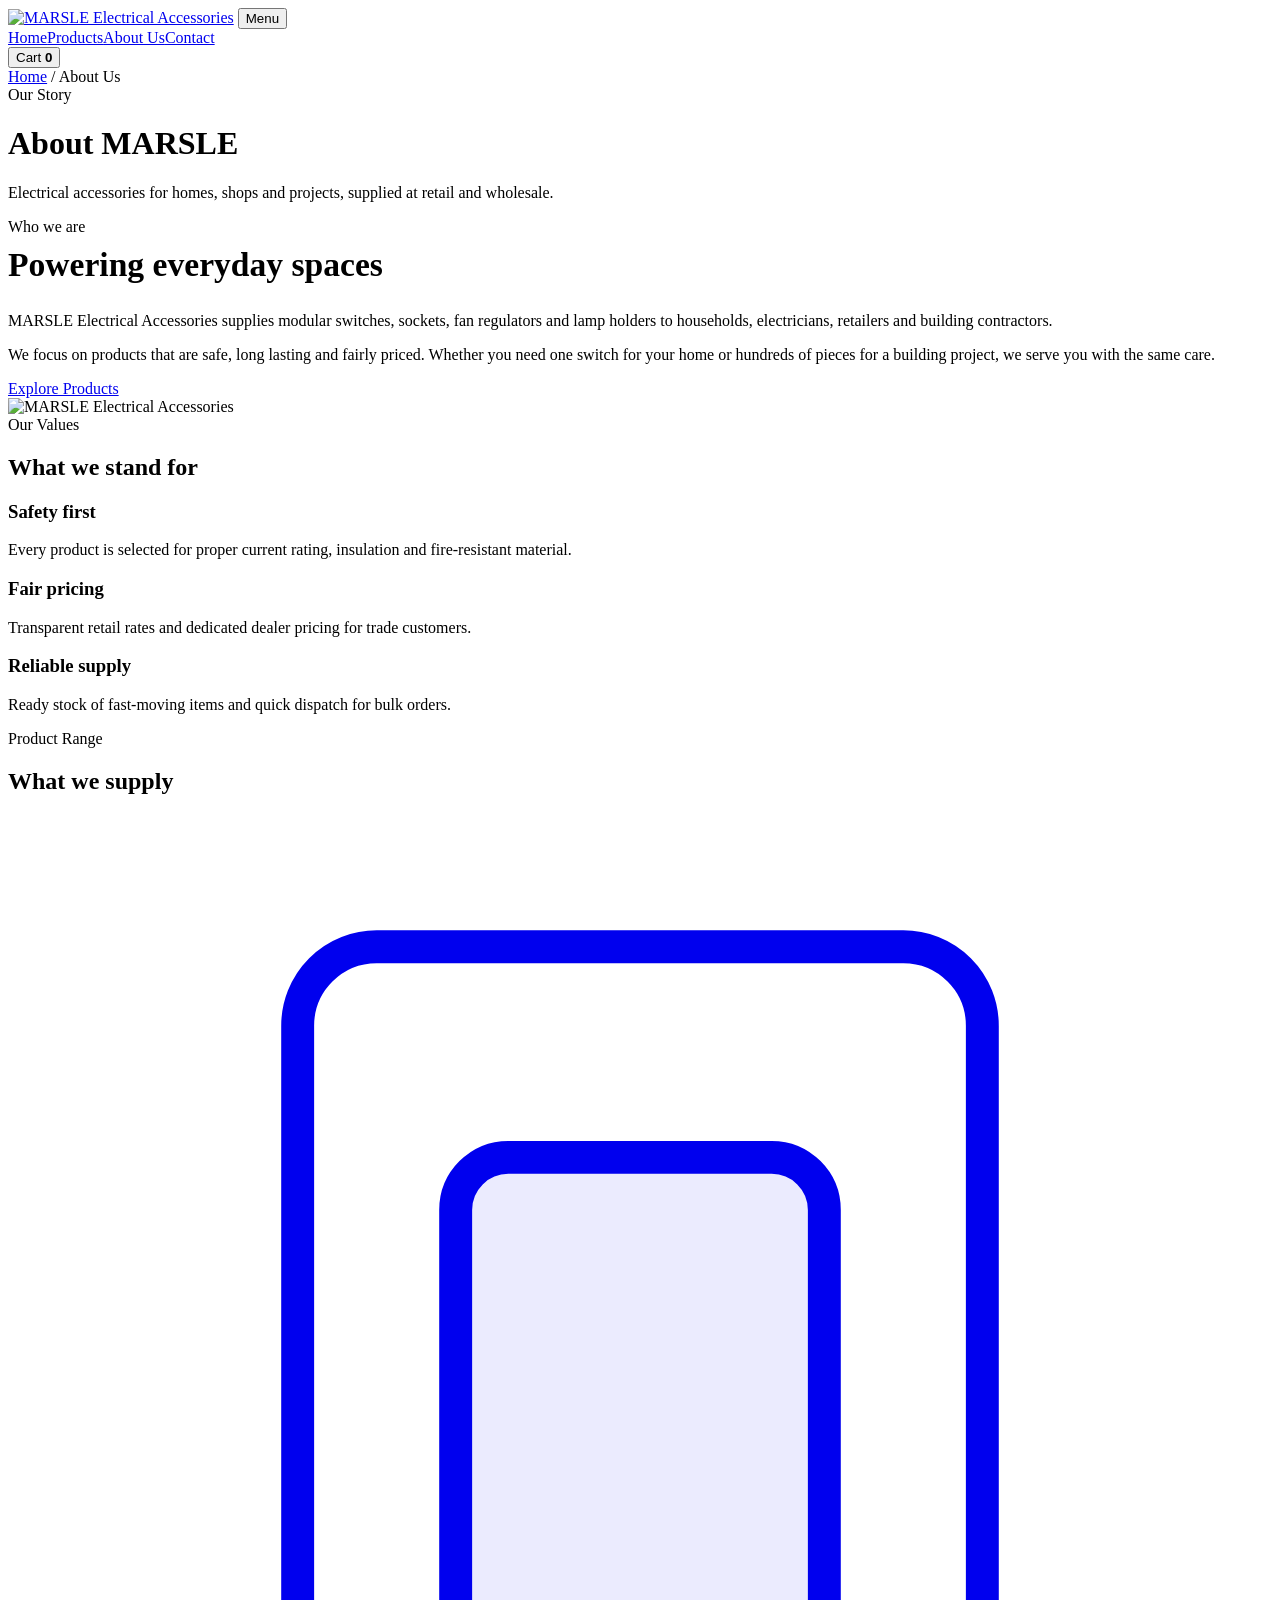
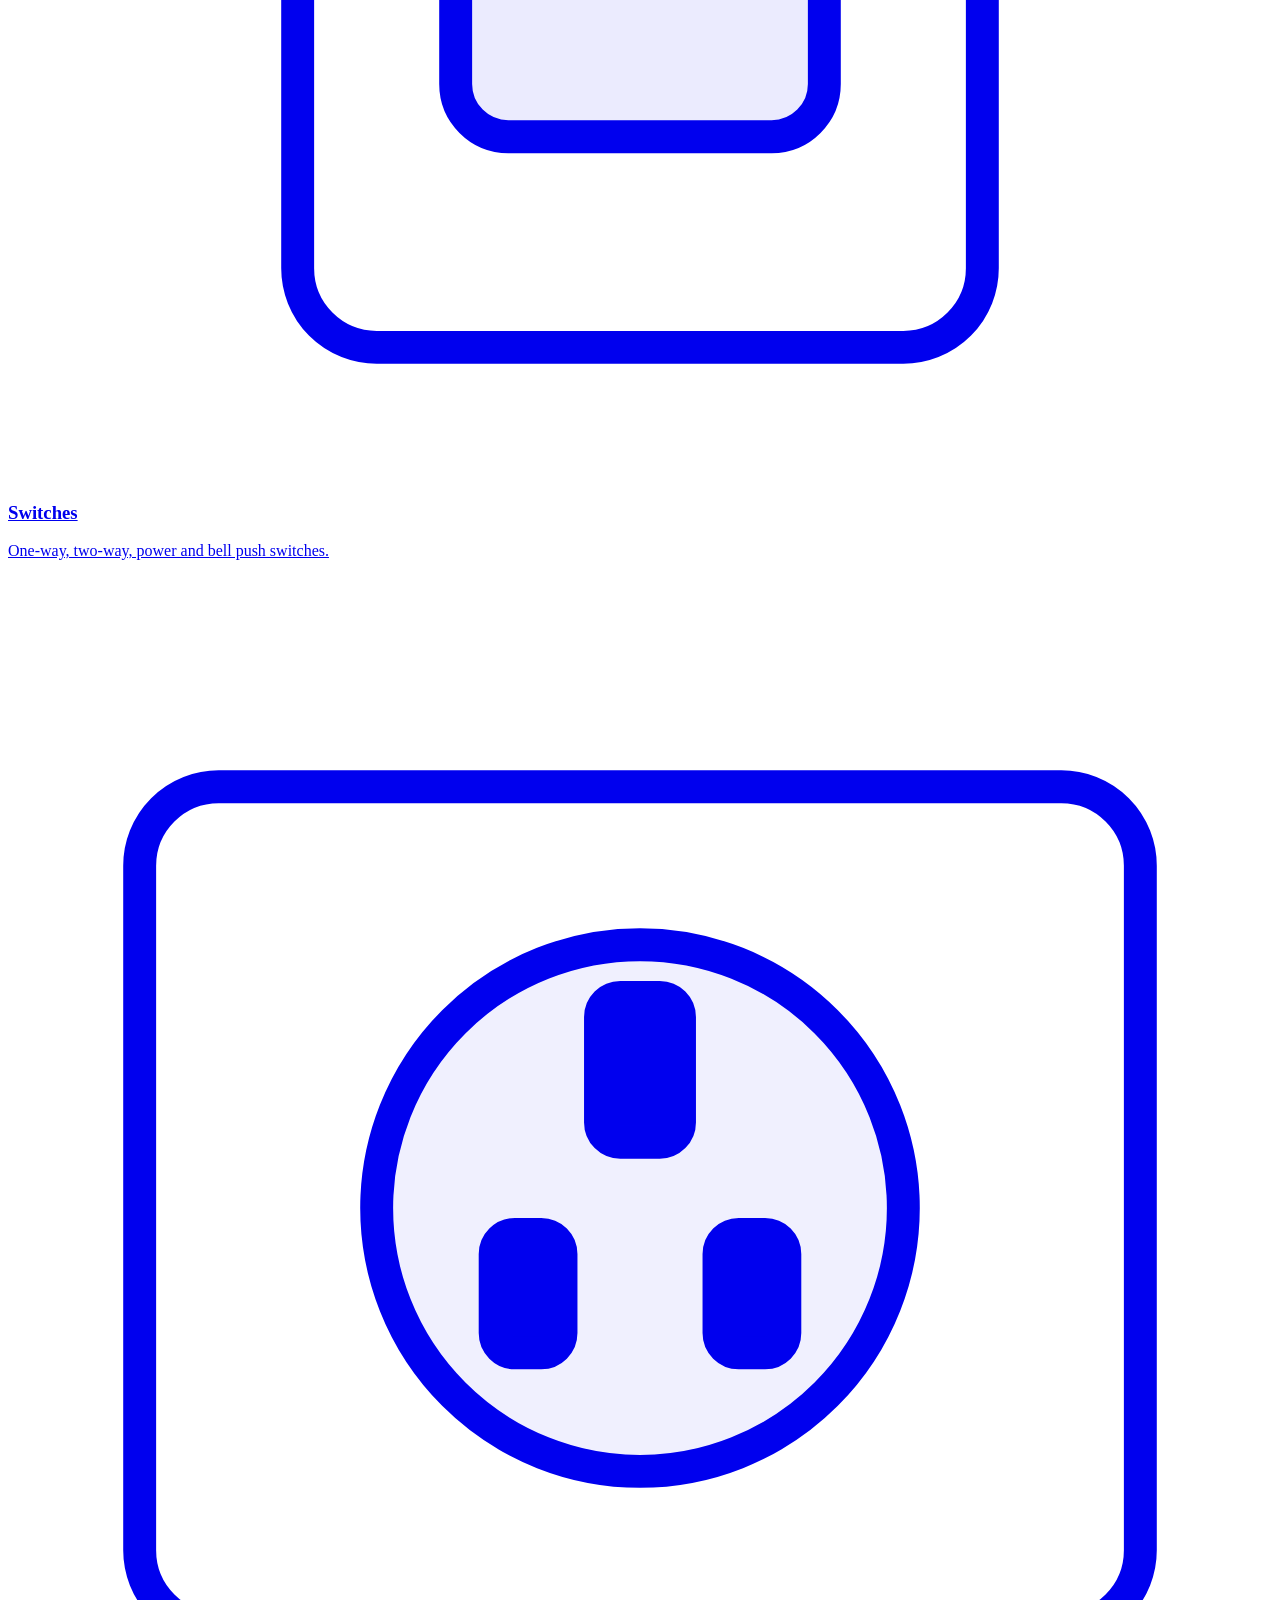
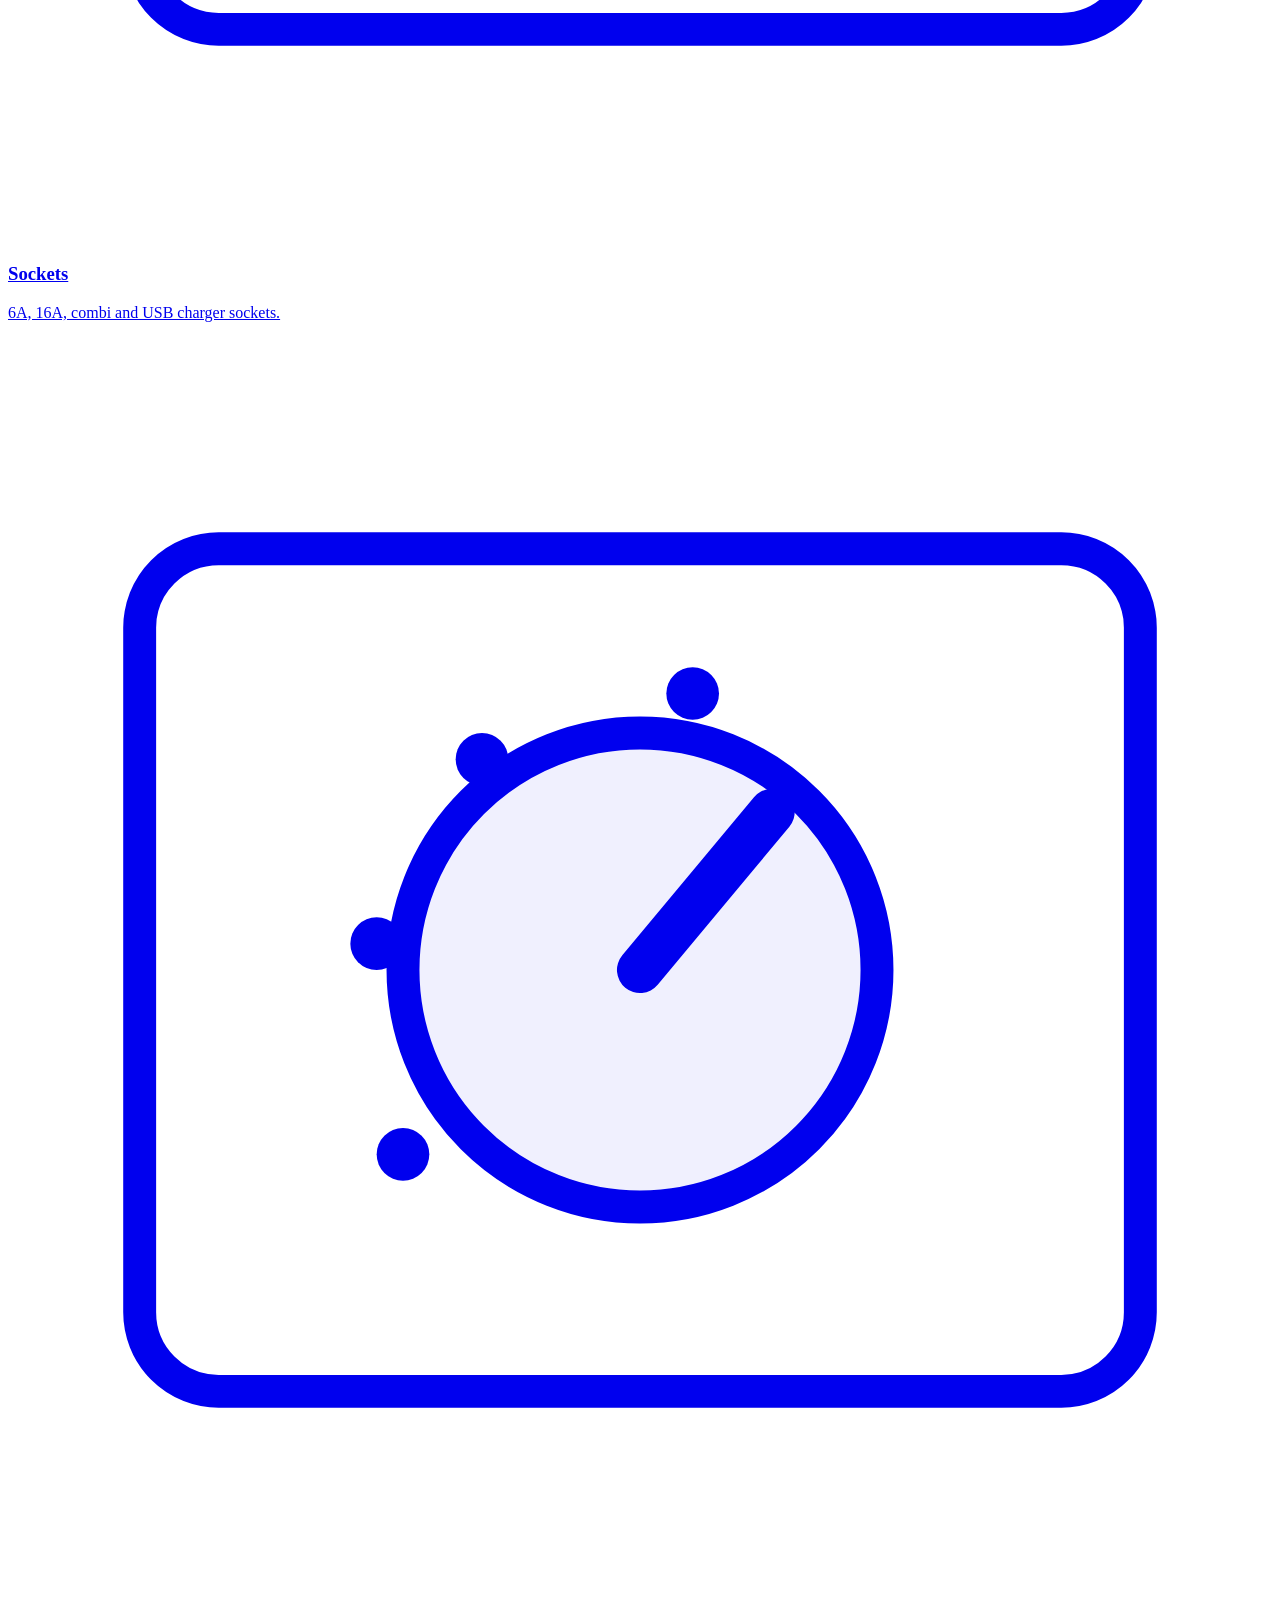
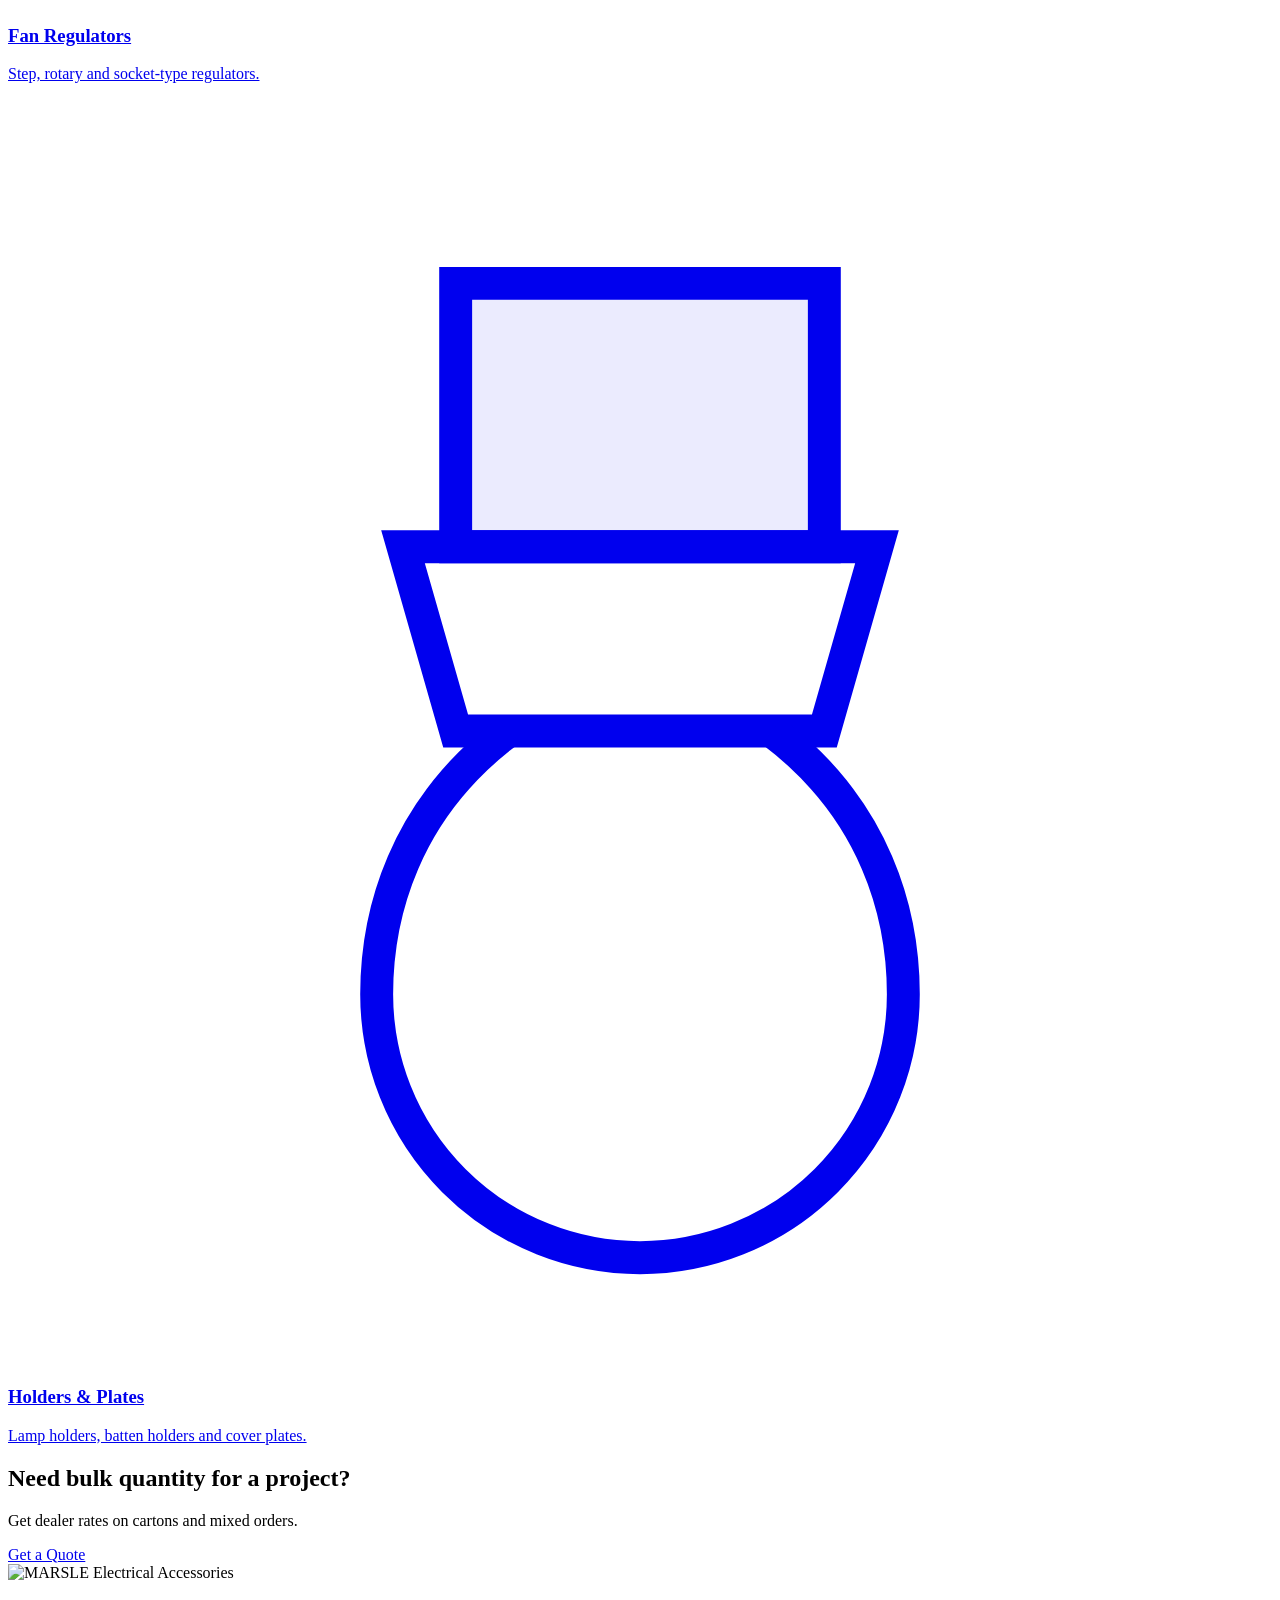
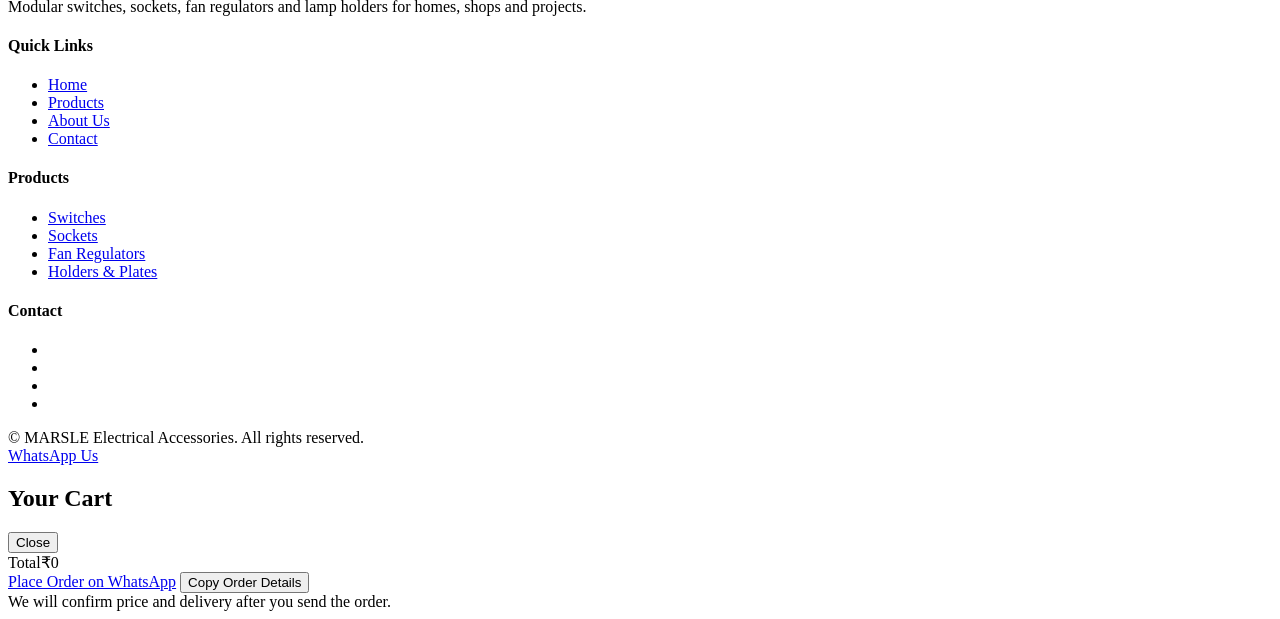
==== about.html @ 87acf158 "Add files via upload" ====
<!doctype html>
<html lang="en">
<head>
<meta charset="utf-8">
<meta name="viewport" content="width=device-width, initial-scale=1, viewport-fit=cover">
<title>About Us | MARSLE Electrical Accessories</title>
<meta name="description" content="MARSLE Electrical Accessories — modular switches, sockets, fan regulators and lamp holders at retail and wholesale prices.">
<link rel="icon" type="image/png" href="assets/img/favicon.png">
<link rel="preconnect" href="https://fonts.googleapis.com">
<link rel="preconnect" href="https://fonts.gstatic.com" crossorigin>
<link rel="stylesheet" href="https://fonts.googleapis.com/css2?family=Marcellus&family=Poppins:wght@400;500;600&family=JetBrains+Mono:wght@500&display=swap">
<link rel="stylesheet" href="assets/css/style.css">
</head>
<body>

<header class="top">
  <div class="wrap">
    <a class="brand" href="index.html" aria-label="MARSLE Electrical Accessories home"><img src="assets/img/logo.png" alt="MARSLE Electrical Accessories"></a>
    <button class="burger" aria-expanded="false" aria-label="Open menu">Menu</button>
    <nav class="menu"><a href="index.html">Home</a><a href="products.html">Products</a><a href="about.html" aria-current="page">About Us</a><a href="contact.html">Contact</a></nav>
    <button class="cartbtn" id="openCart" aria-label="Open cart">Cart <b id="count">0</b></button>
  </div>
</header>

<main>
<div class="banner"><div class="wrap">
  <div class="crumb"><a href="index.html">Home</a> / About Us</div>
  <div class="eyebrow">Our Story</div><h1>About MARSLE</h1>
  <p>Electrical accessories for homes, shops and projects, supplied at retail and wholesale.</p>
</div></div>
<section>
  <div class="wrap split">
    <div class="copy">
      <div class="eyebrow">Who we are</div>
      <h2 style="font-size:2.1rem;margin-top:10px">Powering everyday spaces</h2>
      <p>MARSLE Electrical Accessories supplies modular switches, sockets, fan regulators and lamp holders to households, electricians, retailers and building contractors.</p>
      <p>We focus on products that are safe, long lasting and fairly priced. Whether you need one switch for your home or hundreds of pieces for a building project, we serve you with the same care.</p>
      <a class="btn pri" href="products.html" style="margin-top:8px">Explore Products</a>
    </div>
    <div class="logo-panel"><img src="assets/img/logo.png" alt="MARSLE Electrical Accessories"></div>
  </div>
</section>
<section style="padding-top:0">
  <div class="wrap">
    <div class="head"><div><div class="eyebrow">Our Values</div><h2>What we <span>stand for</span></h2></div></div>
    <div class="why">
      <div><h3>Safety first</h3><p>Every product is selected for proper current rating, insulation and fire-resistant material.</p></div>
      <div><h3>Fair pricing</h3><p>Transparent retail rates and dedicated dealer pricing for trade customers.</p></div>
      <div><h3>Reliable supply</h3><p>Ready stock of fast-moving items and quick dispatch for bulk orders.</p></div>
    </div>
  </div>
</section>
<section style="padding-top:0">
  <div class="wrap">
    <div class="head"><div><div class="eyebrow">Product Range</div><h2>What we <span>supply</span></h2></div></div>
    <div class="cats"><a class="cat" href="products.html?cat=switch"><svg viewBox="0 0 96 96" fill="none" stroke="currentColor" stroke-width="2.5"><rect x="22" y="10" width="52" height="76" rx="6"/><rect x="34" y="26" width="28" height="44" rx="4" fill="currentColor" fill-opacity=".08"/><circle cx="48" cy="20" r="2.5" class="acc" stroke="none"/></svg><h3>Switches</h3><p>One-way, two-way, power and bell push switches.</p><span class="count" data-count-cat="switch"></span></a><a class="cat" href="products.html?cat=socket"><svg viewBox="0 0 96 96" fill="none" stroke="currentColor" stroke-width="2.5"><rect x="10" y="16" width="76" height="64" rx="6"/><circle cx="48" cy="48" r="20" fill="currentColor" fill-opacity=".06"/><rect x="45" y="32" width="6" height="11" rx="1.5" fill="currentColor"/><rect x="37" y="50" width="5" height="9" rx="1.5" fill="currentColor"/><rect x="54" y="50" width="5" height="9" rx="1.5" fill="currentColor"/><circle cx="76" cy="24" r="2.5" class="acc" stroke="none"/></svg><h3>Sockets</h3><p>6A, 16A, combi and USB charger sockets.</p><span class="count" data-count-cat="socket"></span></a><a class="cat" href="products.html?cat=regulator"><svg viewBox="0 0 96 96" fill="none" stroke="currentColor" stroke-width="2.5"><rect x="10" y="16" width="76" height="64" rx="6"/><circle cx="48" cy="48" r="18" fill="currentColor" fill-opacity=".06"/><line x1="48" y1="48" x2="58" y2="36" stroke-width="3.5" stroke-linecap="round"/><g fill="currentColor" stroke="none"><circle cx="30" cy="62" r="2"/><circle cx="28" cy="46" r="2"/><circle cx="36" cy="32" r="2"/><circle cx="52" cy="27" r="2"/></g><circle cx="66" cy="36" r="2.5" class="acc" stroke="none"/></svg><h3>Fan Regulators</h3><p>Step, rotary and socket-type regulators.</p><span class="count" data-count-cat="regulator"></span></a><a class="cat" href="products.html?cat=other"><svg viewBox="0 0 96 96" fill="none" stroke="currentColor" stroke-width="2.5"><path d="M34 14h28v20H34z" fill="currentColor" fill-opacity=".08"/><path d="M30 34h36l-4 14H34z"/><path d="M38 48c-8 6-10 14-10 20a20 20 0 0 0 40 0c0-6-2-14-10-20"/><circle cx="48" cy="24" r="2.5" class="acc" stroke="none"/></svg><h3>Holders & Plates</h3><p>Lamp holders, batten holders and cover plates.</p><span class="count" data-count-cat="other"></span></a></div>
  </div>
</section>
<div class="band"><div class="wrap">
  <div><h2>Need bulk quantity for a project?</h2><p>Get dealer rates on cartons and mixed orders.</p></div>
  <a class="btn" href="contact.html#enquiry">Get a Quote</a>
</div></div>
</main>

<footer>
  <div class="wrap">
    <div class="cols">
      <div>
        <div class="flogo"><img src="assets/img/logo.png" alt="MARSLE Electrical Accessories"></div>
        <p>Modular switches, sockets, fan regulators and lamp holders for homes, shops and projects.</p>
      </div>
      <div>
        <h4>Quick Links</h4>
        <ul><li><a href="index.html">Home</a></li><li><a href="products.html">Products</a></li><li><a href="about.html">About Us</a></li><li><a href="contact.html">Contact</a></li></ul>
      </div>
      <div>
        <h4>Products</h4>
        <ul><li><a href="products.html?cat=switch">Switches</a></li><li><a href="products.html?cat=socket">Sockets</a></li><li><a href="products.html?cat=regulator">Fan Regulators</a></li><li><a href="products.html?cat=other">Holders &amp; Plates</a></li></ul>
      </div>
      <div>
        <h4>Contact</h4>
        <ul><li class="mono" data-shop="phone"></li><li data-shop="email"></li><li data-shop="address"></li><li data-shop="hours"></li></ul>
      </div>
    </div>
    <div class="copyright">© <span data-year></span> MARSLE Electrical Accessories. All rights reserved.</div>
  </div>
</footer>

<a class="wa-float" data-wa href="#" target="_blank" rel="noopener">WhatsApp Us</a>

<div class="scrim" id="scrim"></div>
<aside class="drawer" id="drawer" aria-label="Cart" aria-hidden="true">
  <div class="dhead"><h2>Your Cart</h2><button class="x" id="closeCart">Close</button></div>
  <div class="items" id="items"></div>
  <div class="dfoot">
    <div class="tot"><span>Total</span><span id="total">₹0</span></div>
    <a class="wa" id="waLink" href="#" target="_blank" rel="noopener" aria-disabled="true">Place Order on WhatsApp</a>
    <button class="copybtn" id="copyOrder" type="button">Copy Order Details</button>
    <div class="small" id="cartNote">We will confirm price and delivery after you send the order.</div>
  </div>
</aside>

<script src="assets/js/main.js"></script>
</body>
</html>
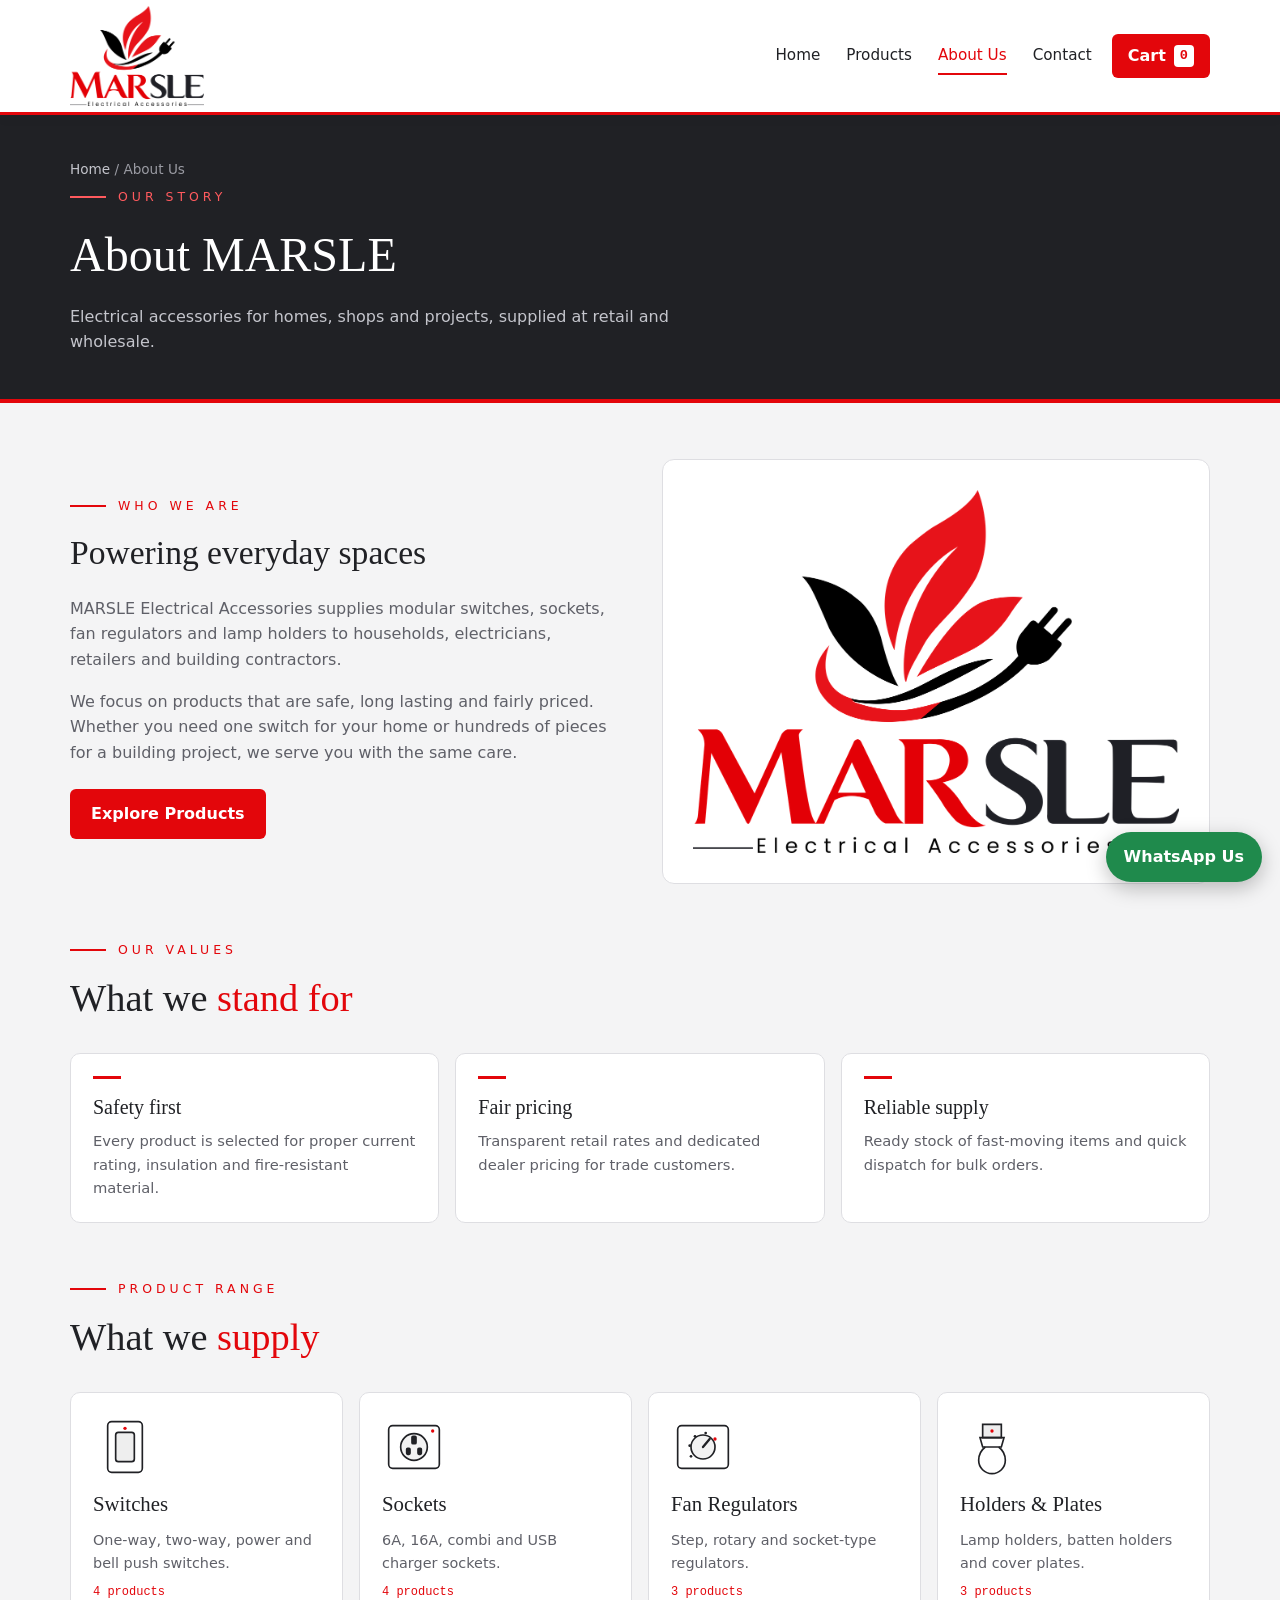
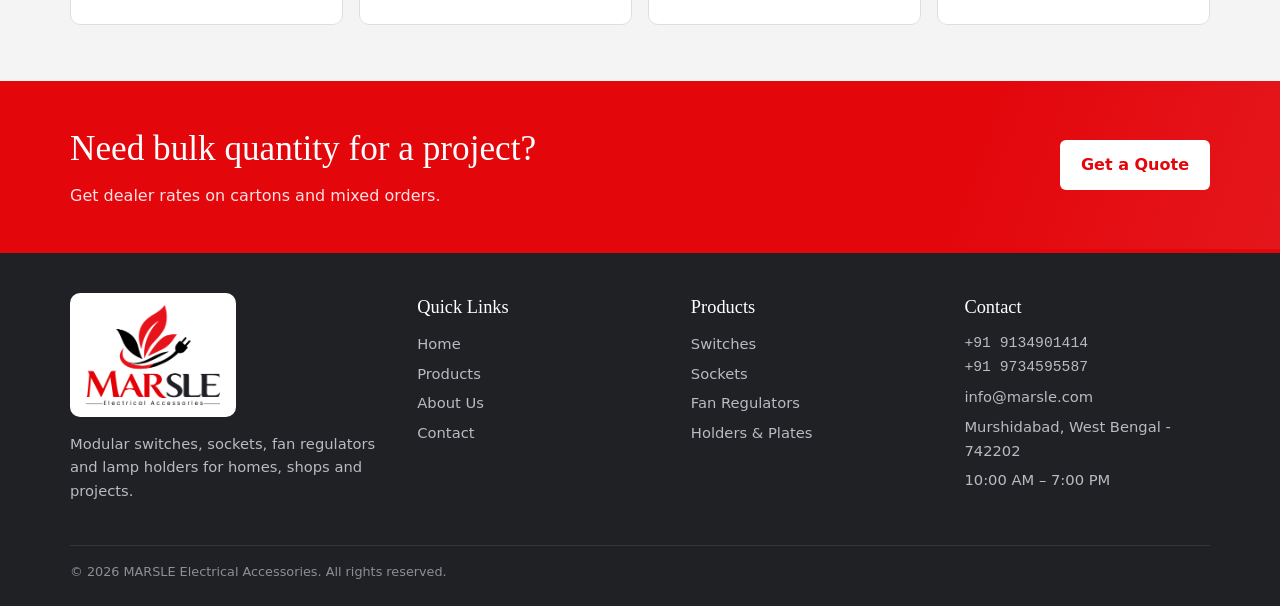
==== commit c189d74e: "Add files via upload" ====
--- a/about.html
+++ b/about.html
@@ -5,17 +5,17 @@
 <meta name="viewport" content="width=device-width, initial-scale=1, viewport-fit=cover">
 <title>About Us | MARSLE Electrical Accessories</title>
 <meta name="description" content="MARSLE Electrical Accessories — modular switches, sockets, fan regulators and lamp holders at retail and wholesale prices.">
-<link rel="icon" type="image/png" href="assets/img/favicon.png">
+<link rel="icon" type="image/png" href="favicon.png">
 <link rel="preconnect" href="https://fonts.googleapis.com">
 <link rel="preconnect" href="https://fonts.gstatic.com" crossorigin>
 <link rel="stylesheet" href="https://fonts.googleapis.com/css2?family=Marcellus&family=Poppins:wght@400;500;600&family=JetBrains+Mono:wght@500&display=swap">
-<link rel="stylesheet" href="assets/css/style.css">
+<link rel="stylesheet" href="style.css">
 </head>
 <body>
 
 <header class="top">
   <div class="wrap">
-    <a class="brand" href="index.html" aria-label="MARSLE Electrical Accessories home"><img src="assets/img/logo.png" alt="MARSLE Electrical Accessories"></a>
+    <a class="brand" href="index.html" aria-label="MARSLE Electrical Accessories home"><img src="logo.png" alt="MARSLE Electrical Accessories"></a>
     <button class="burger" aria-expanded="false" aria-label="Open menu">Menu</button>
     <nav class="menu"><a href="index.html">Home</a><a href="products.html">Products</a><a href="about.html" aria-current="page">About Us</a><a href="contact.html">Contact</a></nav>
     <button class="cartbtn" id="openCart" aria-label="Open cart">Cart <b id="count">0</b></button>
@@ -37,7 +37,7 @@
       <p>We focus on products that are safe, long lasting and fairly priced. Whether you need one switch for your home or hundreds of pieces for a building project, we serve you with the same care.</p>
       <a class="btn pri" href="products.html" style="margin-top:8px">Explore Products</a>
     </div>
-    <div class="logo-panel"><img src="assets/img/logo.png" alt="MARSLE Electrical Accessories"></div>
+    <div class="logo-panel"><img src="logo.png" alt="MARSLE Electrical Accessories"></div>
   </div>
 </section>
 <section style="padding-top:0">
@@ -66,7 +66,7 @@
   <div class="wrap">
     <div class="cols">
       <div>
-        <div class="flogo"><img src="assets/img/logo.png" alt="MARSLE Electrical Accessories"></div>
+        <div class="flogo"><img src="logo.png" alt="MARSLE Electrical Accessories"></div>
         <p>Modular switches, sockets, fan regulators and lamp holders for homes, shops and projects.</p>
       </div>
       <div>
@@ -100,6 +100,6 @@
   </div>
 </aside>
 
-<script src="assets/js/main.js"></script>
+<script src="main.js"></script>
 </body>
 </html>
--- a/style.css
+++ b/style.css
@@ -0,0 +1,322 @@
+/* MARSLE Electrical Accessories — shared styles
+   Brand: red #E3060B, charcoal #202125, white. Header and hero stay white so the logo sits exactly as designed. */
+:root{
+  --bg:#f4f4f5; --plate:#ffffff; --fg:#202125; --muted:#5f6068; --line:#dedee2;
+  --ink:#202125; --red:#e3060b; --on-red:#ffffff; --ok:#1f8a4c;
+  --display:"Marcellus","Times New Roman",Georgia,serif;
+  --body:"Poppins",system-ui,-apple-system,"Segoe UI",sans-serif;
+  --mono:"JetBrains Mono",ui-monospace,Menlo,monospace;
+}
+@media (prefers-color-scheme: dark){:root:not([data-theme="light"]){
+  --bg:#141417; --plate:#1d1d21; --fg:#ececef; --muted:#a2a3ab; --line:#2f2f35;
+  --ink:#0d0d10; --red:#ff2b30; --ok:#4cbf7d; color-scheme:dark}}
+:root[data-theme="dark"]{
+  --bg:#141417; --plate:#1d1d21; --fg:#ececef; --muted:#a2a3ab; --line:#2f2f35;
+  --ink:#0d0d10; --red:#ff2b30; --ok:#4cbf7d; color-scheme:dark}
+
+*{box-sizing:border-box}
+[hidden]{display:none!important}
+html{scroll-behavior:smooth}
+body{margin:0;background:var(--bg);color:var(--fg);font-family:var(--body);font-size:16px;line-height:1.6}
+img{max-width:100%}
+a{color:inherit}
+.wrap{max-width:1180px;margin:0 auto;padding-inline:20px}
+h1,h2,h3,h4{font-family:var(--display);font-weight:400;text-wrap:balance;margin:0}
+button{font:inherit;cursor:pointer}
+:focus-visible{outline:2px solid var(--red);outline-offset:2px}
+@media (prefers-reduced-motion:reduce){html{scroll-behavior:auto}*{transition:none!important}}
+
+/* ---------- header ---------- */
+.top{position:sticky;top:env(safe-area-inset-top,0px);z-index:20;background:#fff;color:#202125;border-bottom:3px solid #e3060b;box-shadow:0 2px 12px rgba(0,0,0,.06)}
+.top .wrap{display:flex;align-items:center;gap:20px;padding-block:6px}
+.brand{display:block;line-height:0}
+.brand img{height:100px;width:auto}
+.menu{margin-left:auto;display:flex;gap:26px;font-size:.95rem}
+.menu a{color:#202125;text-decoration:none;font-weight:500;padding-block:6px;border-bottom:2px solid transparent}
+.menu a:hover{color:#e3060b}
+.menu a[aria-current="page"]{color:#e3060b;border-bottom-color:#e3060b}
+.cartbtn{background:#e3060b;color:#fff;border:0;border-radius:6px;padding:9px 16px;font-weight:600;display:flex;gap:8px;align-items:center}
+.cartbtn b{font-family:var(--mono);background:#fff;color:#e3060b;border-radius:4px;padding:0 6px;font-size:.85rem}
+.burger{display:none;background:none;border:1px solid #dedee2;border-radius:6px;padding:7px 11px;color:#202125;font-weight:600}
+@media (max-width:760px){
+  .brand img{height:70px}
+  .burger{display:block;margin-left:auto}
+  .menu{display:none;position:absolute;left:0;right:0;top:100%;background:#fff;flex-direction:column;gap:0;padding:6px 20px 14px;border-bottom:3px solid #e3060b}
+  .menu.open{display:flex}
+  .menu a{padding:10px 0;border-bottom:1px solid #eee}
+}
+
+/* ---------- shared bits ---------- */
+.eyebrow{display:flex;align-items:center;gap:12px;font-size:.78rem;font-weight:500;letter-spacing:.32em;text-transform:uppercase;color:var(--red)}
+.eyebrow::before{content:"";width:36px;height:2px;background:currentColor}
+.btn{border-radius:6px;padding:11px 20px;font-weight:600;border:1px solid transparent;text-decoration:none;display:inline-block}
+.btn.pri{background:#e3060b;color:#fff}
+.btn.pri:hover{background:#c30509}
+.btn.ghost{border-color:currentColor;background:transparent}
+section{padding-block:56px}
+.head{margin-bottom:24px;display:flex;justify-content:space-between;align-items:end;gap:16px;flex-wrap:wrap}
+.head h2{font-size:clamp(1.9rem,4vw,2.4rem);margin-top:8px}
+.head h2 span{color:var(--red)}
+.head p{margin:6px 0 0;color:var(--muted);max-width:60ch}
+.link{color:var(--red);font-weight:600;text-decoration:none}
+.link:hover{text-decoration:underline}
+
+/* ---------- hero (home) ---------- */
+.hero{background:#fff;color:#202125;padding-block:40px 48px;border-bottom:1px solid #e6e6ea}
+.hero .wrap{display:grid;grid-template-columns:1.1fr 1fr;gap:40px;align-items:center}
+.hero .text{min-width:0}
+.hero .eyebrow{color:#202125}
+.hero h1{font-size:clamp(2.2rem,5vw,3.6rem);line-height:1.08;margin-top:14px}
+.hero h1 em{font-style:normal;color:#e3060b}
+.hero p{color:#5f6068;max-width:52ch;margin:16px 0 24px}
+.hero .btn.ghost{color:#202125}
+.cta{display:flex;gap:12px;flex-wrap:wrap}
+.specs{display:flex;gap:24px;flex-wrap:wrap;margin-top:26px;font-family:var(--mono);font-size:.8rem;color:#5f6068}
+.specs b{color:#202125;font-weight:500}
+.logo-hero{justify-self:end;width:100%;max-width:480px;line-height:0}
+.logo-hero img{width:100%;height:auto}
+@media (max-width:820px){.hero .wrap{grid-template-columns:1fr}.logo-hero{justify-self:center;order:-1;max-width:340px}}
+
+/* page banner (inner pages) */
+.banner{background:var(--ink);color:#fff;padding-block:44px;border-bottom:4px solid #e3060b}
+.banner .eyebrow{color:#ff5a5e}
+.banner h1{font-size:clamp(2rem,5vw,3rem);margin-top:10px}
+.banner p{color:#c4c5cc;margin:10px 0 0;max-width:60ch}
+.crumb{font-size:.85rem;color:#9a9ba3;margin-bottom:6px}
+.crumb a{color:#c4c5cc;text-decoration:none}
+
+/* trust strip */
+.strip{background:var(--ink);color:#d9d9de}
+.strip .wrap{display:grid;grid-template-columns:repeat(4,1fr);gap:16px;padding-block:18px}
+.strip div{font-size:.88rem;min-width:0}
+.strip strong{display:block;color:#fff;font-family:var(--display);font-weight:400;font-size:1.2rem}
+.strip strong::before{content:"";display:inline-block;width:8px;height:8px;background:#e3060b;border-radius:50%;margin-right:8px;vertical-align:middle}
+@media (max-width:720px){.strip .wrap{grid-template-columns:1fr 1fr}}
+
+/* categories */
+.cats{display:grid;grid-template-columns:repeat(4,1fr);gap:16px}
+.cat{background:var(--plate);border:1px solid var(--line);border-radius:10px;padding:22px;text-decoration:none;color:var(--fg);display:flex;flex-direction:column;gap:8px;transition:border-color .15s,transform .15s}
+.cat:hover{border-color:var(--red);transform:translateY(-2px)}
+.cat svg{width:64px;height:64px;color:var(--fg)}
+.cat h3{font-size:1.3rem}
+.cat p{margin:0;color:var(--muted);font-size:.9rem}
+.cat .count{font-family:var(--mono);font-size:.75rem;color:var(--red)}
+@media (max-width:900px){.cats{grid-template-columns:1fr 1fr}}
+@media (max-width:480px){.cats{grid-template-columns:1fr}}
+
+/* product grid */
+.tools{display:flex;gap:10px;flex-wrap:wrap;align-items:center;margin-bottom:22px}
+.chip{border:1px solid var(--line);background:var(--plate);color:var(--fg);border-radius:999px;padding:6px 15px;font-size:.9rem}
+.chip[aria-pressed="true"]{background:var(--red);border-color:var(--red);color:var(--on-red)}
+.search{margin-left:auto;flex:1 1 220px;max-width:300px}
+.search input{width:100%;border:1px solid var(--line);background:var(--plate);color:var(--fg);border-radius:6px;padding:8px 12px;font:inherit}
+@media (max-width:560px){.search{margin-left:0;max-width:none}}
+.grid{display:grid;grid-template-columns:repeat(auto-fill,minmax(240px,1fr));gap:16px}
+.card{background:var(--plate);border:1px solid var(--line);border-radius:10px;display:flex;flex-direction:column;overflow:hidden;transition:border-color .15s}
+.card:hover{border-color:var(--red)}
+.pic{background:var(--bg);display:grid;place-items:center;padding:22px;border-bottom:1px solid var(--line);position:relative}
+.pic svg{width:96px;height:96px;color:var(--fg)}
+svg .acc{fill:var(--red)}
+.tag{position:absolute;top:10px;left:10px;font-family:var(--mono);font-size:.68rem;letter-spacing:.06em;text-transform:uppercase;background:var(--red);color:var(--on-red);border-radius:4px;padding:2px 7px}
+.body{padding:14px 16px 16px;display:flex;flex-direction:column;gap:6px;flex:1}
+.body h3{font-size:1.25rem;line-height:1.2}
+.spec{font-family:var(--mono);font-size:.74rem;color:var(--muted)}
+.desc{font-size:.9rem;color:var(--muted);margin:0}
+.buy{display:flex;align-items:center;justify-content:space-between;margin-top:auto;padding-top:10px;gap:8px}
+.price{font-family:var(--display);font-size:1.5rem;font-variant-numeric:tabular-nums}
+.price small{font-family:var(--body);font-size:.75rem;color:var(--muted)}
+.add{background:var(--red);color:var(--on-red);border:0;border-radius:6px;padding:8px 14px;font-weight:600}
+.add.in{background:var(--ink);color:#fff}
+.empty{color:var(--muted);padding:30px 0}
+
+/* why / about */
+.why{display:grid;grid-template-columns:repeat(3,1fr);gap:16px}
+.why div{background:var(--plate);border:1px solid var(--line);border-radius:10px;padding:22px}
+.why h3{font-size:1.25rem;margin-bottom:6px}
+.why h3::before{content:"";display:block;width:28px;height:3px;background:var(--red);margin-bottom:12px}
+.why p{margin:0;color:var(--muted);font-size:.92rem}
+@media (max-width:820px){.why{grid-template-columns:1fr}}
+.split{display:grid;grid-template-columns:1fr 1fr;gap:44px;align-items:center}
+.split .copy{min-width:0}
+.split p{color:var(--muted)}
+.logo-panel{background:#fff;border:1px solid var(--line);border-radius:12px;padding:30px;line-height:0}
+@media (max-width:820px){.split{grid-template-columns:1fr}}
+
+/* CTA band */
+.band{background:#e3060b;color:#fff;padding-block:40px}
+.band .wrap{display:flex;justify-content:space-between;align-items:center;gap:20px;flex-wrap:wrap}
+.band h2{font-size:clamp(1.6rem,3.6vw,2.2rem)}
+.band p{margin:6px 0 0;color:#ffe1e2}
+.band .btn{background:#fff;color:#e3060b}
+
+/* bulk / contact */
+.bulk{background:var(--plate);border-block:1px solid var(--line)}
+.bulk .wrap{display:grid;grid-template-columns:1fr 1fr;gap:40px}
+.bulk h2{font-size:2.1rem;margin-top:12px}
+.bulk ul{padding-left:18px;color:var(--muted);margin:14px 0 0}
+.bulk li{margin-bottom:6px}
+.bulk li::marker{color:var(--red)}
+form{display:grid;gap:10px}
+label{font-size:.85rem;color:var(--muted)}
+form input,form select,form textarea{width:100%;border:1px solid var(--line);background:var(--bg);color:var(--fg);border-radius:6px;padding:9px 12px;font:inherit}
+.row2{display:grid;grid-template-columns:1fr 1fr;gap:10px}
+.note{font-size:.88rem;color:var(--ok);min-height:1.3em}
+@media (max-width:760px){.bulk .wrap,.row2{grid-template-columns:1fr}}
+.info{display:grid;gap:14px;margin-top:20px}
+.info div{display:grid;grid-template-columns:110px 1fr;gap:10px;border-bottom:1px solid var(--line);padding-bottom:12px}
+.info dt,.info .k{font-family:var(--mono);font-size:.78rem;text-transform:uppercase;letter-spacing:.06em;color:var(--red)}
+
+/* footer */
+footer{background:var(--ink);color:#b9bac2;padding-block:40px 24px;font-size:.92rem;border-top:4px solid #e3060b}
+footer .cols{display:grid;grid-template-columns:1.3fr 1fr 1fr 1fr;gap:28px}
+.flogo{background:#fff;border-radius:10px;padding:12px 16px;line-height:0;display:inline-block}
+.flogo img{height:100px;width:auto}
+footer h4{margin:0 0 10px;color:#fff;font-size:1.15rem}
+footer ul{list-style:none;margin:0;padding:0;display:grid;gap:6px}
+footer a{color:#b9bac2;text-decoration:none}
+footer a:hover{color:#fff}
+.mono{font-family:var(--mono)}
+.copyright{border-top:1px solid #34343a;margin-top:28px;padding-top:16px;font-size:.8rem;color:#8d8e96}
+@media (max-width:820px){footer .cols{grid-template-columns:1fr 1fr}}
+@media (max-width:480px){footer .cols{grid-template-columns:1fr}}
+
+/* floating WhatsApp */
+.wa-float{position:fixed;right:18px;bottom:calc(18px + env(safe-area-inset-bottom,0px));z-index:30;background:#1f8a4c;color:#fff;border-radius:999px;padding:12px 18px;font-weight:600;text-decoration:none;box-shadow:0 6px 20px rgba(0,0,0,.25)}
+
+/* cart drawer */
+.scrim{position:fixed;inset:0;background:rgba(0,0,0,.45);z-index:40}
+.drawer{position:fixed;top:0;right:0;bottom:0;width:min(420px,100%);background:var(--plate);z-index:41;display:flex;flex-direction:column;padding-top:env(safe-area-inset-top,0px);padding-bottom:env(safe-area-inset-bottom,0px);border-left:1px solid var(--line)}
+.dhead{display:flex;justify-content:space-between;align-items:center;padding:16px 18px;border-bottom:3px solid var(--red)}
+.dhead h2{font-size:1.6rem}
+.x{background:none;border:1px solid var(--line);color:var(--fg);border-radius:6px;padding:4px 10px}
+.items{flex:1;overflow:auto;padding:8px 18px}
+.it{display:grid;grid-template-columns:1fr auto;gap:4px 10px;padding:12px 0;border-bottom:1px solid var(--line)}
+.it .n{font-weight:600}
+.it .s{font-size:.8rem;color:var(--muted)}
+.qty{display:flex;align-items:center;gap:6px}
+.qty button{width:28px;height:28px;border:1px solid var(--line);background:var(--bg);color:var(--fg);border-radius:5px}
+.qty span{font-family:var(--mono);min-width:26px;text-align:center}
+.lt{font-family:var(--mono);text-align:right;align-self:center}
+.dfoot{padding:16px 18px;border-top:1px solid var(--line);display:grid;gap:10px}
+.tot{display:flex;justify-content:space-between;font-family:var(--display);font-size:1.5rem;font-variant-numeric:tabular-nums}
+.wa{background:#1f8a4c;color:#fff;text-align:center;border-radius:6px;padding:12px;font-weight:600;text-decoration:none}
+.wa[aria-disabled="true"]{opacity:.45;pointer-events:none}
+.small{font-size:.8rem;color:var(--muted)}
+.copybtn{background:none;border:1px solid var(--line);color:var(--fg);border-radius:6px;padding:9px}
+
+/* =========================================================
+   MOTION — smooth transitions & animations
+   ========================================================= */
+:root{--ease:cubic-bezier(.22,.8,.24,1);--ease-out:cubic-bezier(.16,1,.3,1)}
+
+/* page fade between pages */
+body{animation:pageIn .55s var(--ease-out) both}
+body.leaving{opacity:0;transform:translateY(-6px);transition:opacity .28s ease,transform .28s ease}
+@keyframes pageIn{from{opacity:0}to{opacity:1}}
+
+/* header: shrinks slightly on scroll */
+.top{transition:box-shadow .3s ease}
+.top .wrap{transition:padding .3s var(--ease)}
+.brand img{transition:height .35s var(--ease)}
+.top.scrolled{box-shadow:0 6px 24px rgba(0,0,0,.10)}
+.top.scrolled .brand img{height:76px}
+@media (max-width:760px){.top.scrolled .brand img{height:58px}}
+.menu a{position:relative;transition:color .2s ease}
+.menu a::after{content:"";position:absolute;left:0;right:0;bottom:-2px;height:2px;background:#e3060b;transform:scaleX(0);transform-origin:left;transition:transform .3s var(--ease)}
+.menu a:hover::after{transform:scaleX(1)}
+.menu a[aria-current="page"]{border-bottom-color:transparent}
+.menu a[aria-current="page"]::after{transform:scaleX(1)}
+@media (max-width:760px){
+  .menu{display:flex;opacity:0;transform:translateY(-8px);pointer-events:none;transition:opacity .25s ease,transform .3s var(--ease)}
+  .menu.open{opacity:1;transform:none;pointer-events:auto}
+  .menu a::after{display:none}
+}
+
+/* hero entrance: staggered */
+.hero .text > *{animation:rise .8s var(--ease-out) both}
+.hero .text > :nth-child(1){animation-delay:.10s}
+.hero .text > :nth-child(2){animation-delay:.20s}
+.hero .text > :nth-child(3){animation-delay:.32s}
+.hero .text > :nth-child(4){animation-delay:.44s}
+.hero .text > :nth-child(5){animation-delay:.56s}
+.hero .eyebrow::before{animation:line .9s var(--ease-out) .3s both;transform-origin:left}
+.logo-hero img{animation:logoIn 1.1s var(--ease-out) .15s both, float 6s ease-in-out 1.4s infinite}
+.banner .wrap > *{animation:rise .7s var(--ease-out) both}
+.banner .wrap > :nth-child(2){animation-delay:.08s}
+.banner .wrap > :nth-child(3){animation-delay:.16s}
+.banner .wrap > :nth-child(4){animation-delay:.24s}
+@keyframes rise{from{opacity:0;transform:translateY(22px)}to{opacity:1;transform:none}}
+@keyframes line{from{transform:scaleX(0)}to{transform:scaleX(1)}}
+@keyframes logoIn{from{opacity:0;transform:scale(.88) translateY(18px)}to{opacity:1;transform:none}}
+@keyframes float{0%,100%{transform:translateY(0)}50%{transform:translateY(-10px)}}
+
+/* scroll reveal (only when JS is running; content stays visible otherwise) */
+.js-motion .rv{opacity:0;transform:translateY(28px);transition:opacity .7s var(--ease-out),transform .7s var(--ease-out);transition-delay:var(--d,0s)}
+.js-motion .rv.in{opacity:1;transform:none}
+
+/* buttons */
+.btn,.add,.cartbtn,.chip,.wa,.copybtn{transition:background-color .2s ease,color .2s ease,border-color .2s ease,transform .2s var(--ease),box-shadow .25s ease}
+.btn:hover,.cartbtn:hover{transform:translateY(-2px);box-shadow:0 8px 20px rgba(227,6,11,.25)}
+.btn.ghost:hover{box-shadow:0 8px 20px rgba(0,0,0,.10)}
+.btn:active,.add:active,.cartbtn:active{transform:translateY(0) scale(.97)}
+.btn.pri{position:relative;overflow:hidden}
+.btn.pri::after{content:"";position:absolute;top:0;left:-60%;width:40%;height:100%;background:linear-gradient(100deg,transparent,rgba(255,255,255,.35),transparent);transform:skewX(-20deg);transition:left .6s var(--ease)}
+.btn.pri:hover::after{left:120%}
+.add:hover{transform:translateY(-1px)}
+.chip:hover{border-color:var(--red)}
+
+/* cards */
+.card,.cat,.why > div{transition:transform .35s var(--ease),box-shadow .35s var(--ease),border-color .25s ease}
+.card:hover,.cat:hover,.why > div:hover{transform:translateY(-6px);box-shadow:0 16px 34px rgba(0,0,0,.10)}
+.pic svg,.cat svg{transition:transform .45s var(--ease)}
+.card:hover .pic svg{transform:scale(1.08) rotate(-3deg)}
+.cat:hover svg{transform:scale(1.1)}
+.why h3::before{transition:width .4s var(--ease)}
+.why > div:hover h3::before{width:56px}
+.grid.swap .card{animation:cardIn .45s var(--ease-out) both;animation-delay:calc(var(--i,0) * 40ms)}
+@keyframes cardIn{from{opacity:0;transform:translateY(14px) scale(.98)}to{opacity:1;transform:none}}
+
+/* cart count bump + drawer slide */
+.cartbtn b.bump{animation:bump .45s var(--ease)}
+@keyframes bump{0%{transform:scale(1)}40%{transform:scale(1.45)}100%{transform:scale(1)}}
+.scrim{opacity:0;visibility:hidden;transition:opacity .3s ease,visibility 0s linear .3s}
+.scrim.open{opacity:1;visibility:visible;transition:opacity .3s ease}
+.drawer{transform:translateX(100%);visibility:hidden;transition:transform .45s var(--ease-out),visibility 0s linear .45s;box-shadow:-20px 0 40px rgba(0,0,0,.15)}
+.drawer.open{transform:none;visibility:visible;transition:transform .45s var(--ease-out)}
+.it{animation:cardIn .35s var(--ease-out) both}
+
+/* WhatsApp float */
+.wa-float{transition:transform .25s var(--ease),box-shadow .25s ease;animation:rise .6s var(--ease-out) 1s both}
+.wa-float::before{content:"";position:absolute;inset:0;border-radius:inherit;box-shadow:0 0 0 0 rgba(31,138,76,.55);animation:ring 2.4s ease-out 2s infinite}
+.wa-float:hover{transform:translateY(-3px) scale(1.04)}
+@keyframes ring{0%{box-shadow:0 0 0 0 rgba(31,138,76,.5)}80%,100%{box-shadow:0 0 0 16px rgba(31,138,76,0)}}
+
+/* strip dots glow, band shine */
+.strip strong::before{animation:glow 2.6s ease-in-out infinite}
+.strip div:nth-child(2) strong::before{animation-delay:.4s}
+.strip div:nth-child(3) strong::before{animation-delay:.8s}
+.strip div:nth-child(4) strong::before{animation-delay:1.2s}
+@keyframes glow{0%,100%{box-shadow:0 0 0 0 rgba(227,6,11,0)}50%{box-shadow:0 0 10px 2px rgba(227,6,11,.8)}}
+.band{position:relative;overflow:hidden}
+.band::before{content:"";position:absolute;inset:0;background:linear-gradient(110deg,transparent 30%,rgba(255,255,255,.12) 50%,transparent 70%);background-size:250% 100%;animation:sheen 6s linear infinite;pointer-events:none}
+.band .wrap{position:relative}
+@keyframes sheen{from{background-position:150% 0}to{background-position:-100% 0}}
+
+/* form fields */
+form input,form select,form textarea,.search input{transition:border-color .2s ease,box-shadow .2s ease}
+form input:focus,form select:focus,form textarea:focus,.search input:focus{outline:none;border-color:var(--red);box-shadow:0 0 0 3px rgba(227,6,11,.15)}
+.link{transition:letter-spacing .25s var(--ease)}
+.link:hover{letter-spacing:.02em}
+.logo-panel img{transition:transform .5s var(--ease)}
+.logo-panel:hover img{transform:scale(1.03)}
+.flogo{transition:transform .3s var(--ease)}
+.flogo:hover{transform:translateY(-3px)}
+
+/* reduced motion: keep everything still and visible */
+@media (prefers-reduced-motion:reduce){
+  *,*::before,*::after{animation:none!important;transition:none!important}
+  .js-motion .rv{opacity:1;transform:none}
+}
+
+/* contact numbers: one per line */
+[data-shop]{white-space:pre-line}
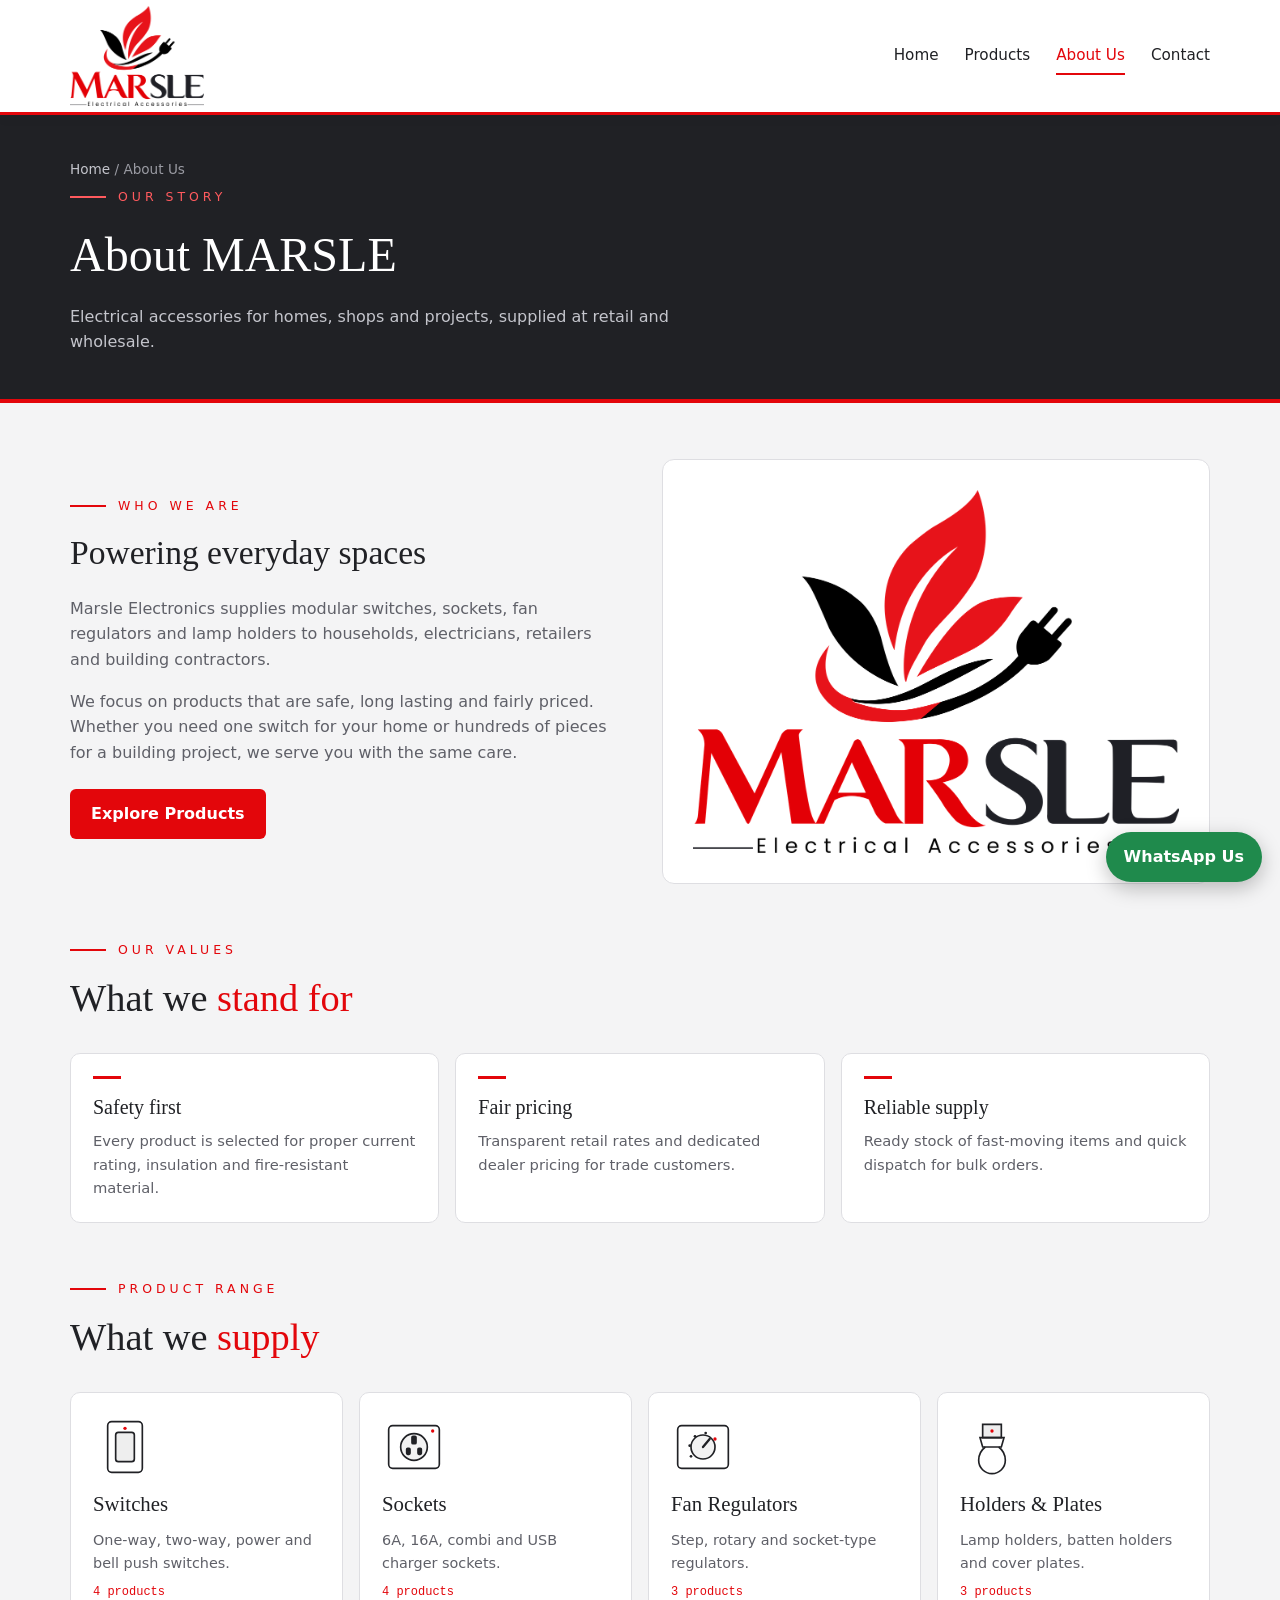
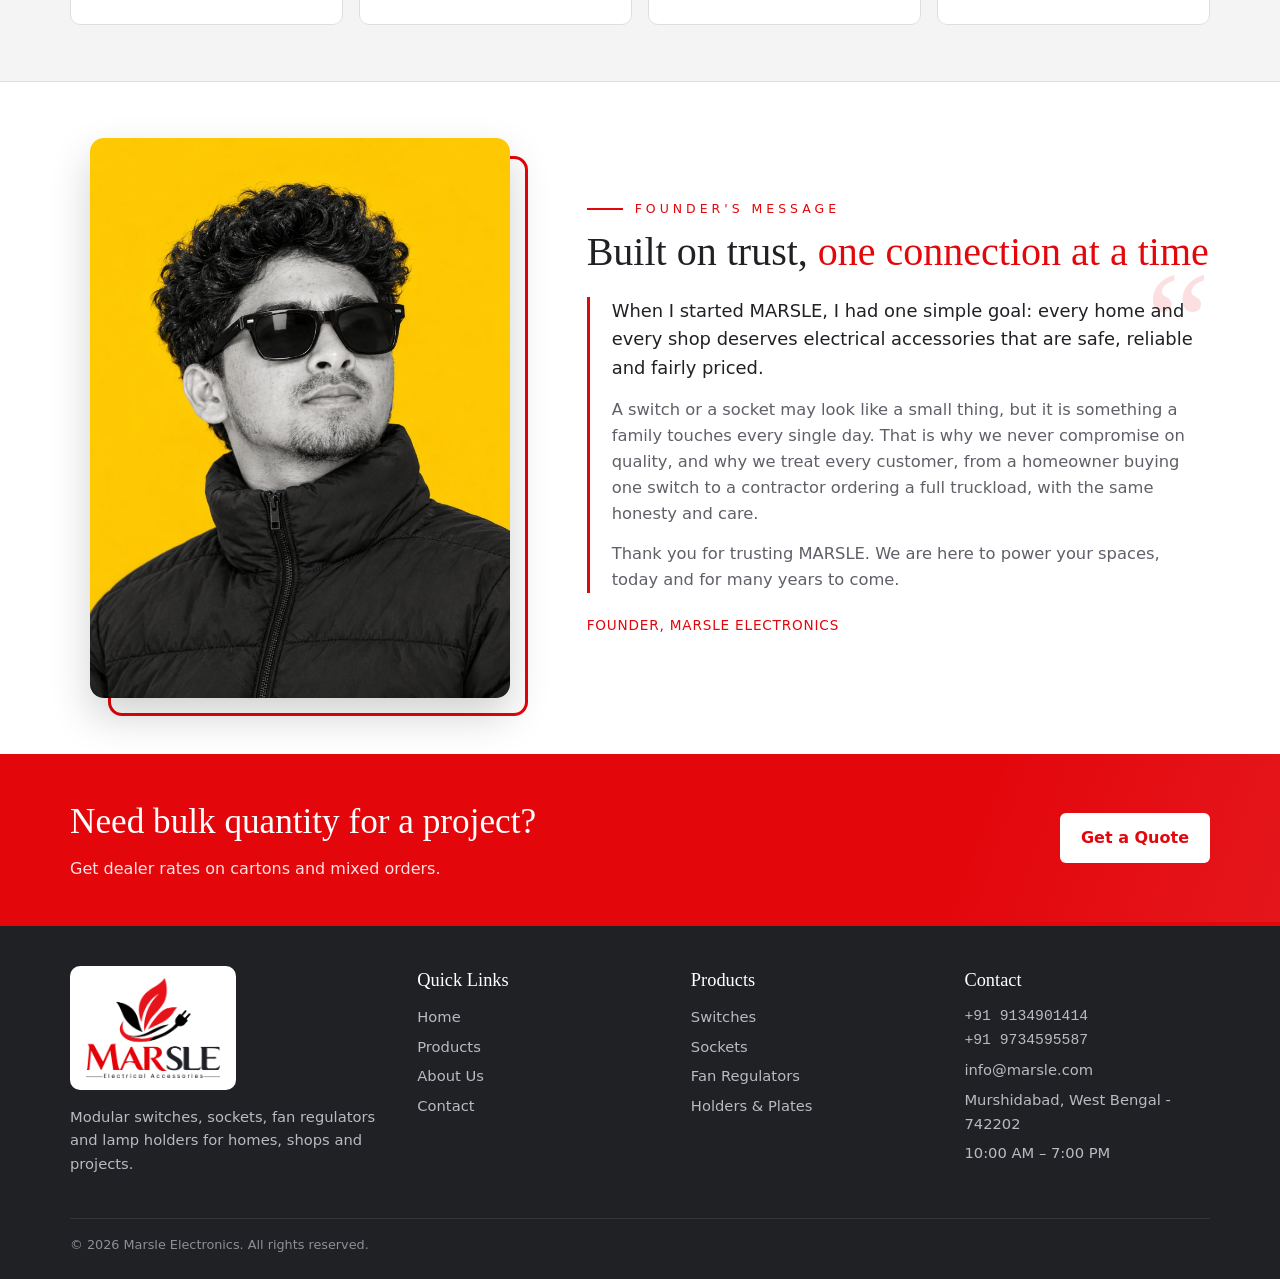
==== commit e7667de9: "Add files via upload" ====
--- a/about.html
+++ b/about.html
@@ -3,8 +3,8 @@
 <head>
 <meta charset="utf-8">
 <meta name="viewport" content="width=device-width, initial-scale=1, viewport-fit=cover">
-<title>About Us | MARSLE Electrical Accessories</title>
-<meta name="description" content="MARSLE Electrical Accessories — modular switches, sockets, fan regulators and lamp holders at retail and wholesale prices.">
+<title>About Us | Marsle Electronics</title>
+<meta name="description" content="Marsle Electronics — modular switches, sockets, fan regulators and lamp holders at retail and wholesale prices.">
 <link rel="icon" type="image/png" href="favicon.png">
 <link rel="preconnect" href="https://fonts.googleapis.com">
 <link rel="preconnect" href="https://fonts.gstatic.com" crossorigin>
@@ -15,10 +15,9 @@
 
 <header class="top">
   <div class="wrap">
-    <a class="brand" href="index.html" aria-label="MARSLE Electrical Accessories home"><img src="logo.png" alt="MARSLE Electrical Accessories"></a>
-    <button class="burger" aria-expanded="false" aria-label="Open menu">Menu</button>
+    <a class="brand" href="index.html" aria-label="Marsle Electronics home"><img src="logo.png" alt="Marsle Electronics"></a>
+    <button class="burger" aria-expanded="false" aria-label="Open menu"><span></span><span></span><span></span></button>
     <nav class="menu"><a href="index.html">Home</a><a href="products.html">Products</a><a href="about.html" aria-current="page">About Us</a><a href="contact.html">Contact</a></nav>
-    <button class="cartbtn" id="openCart" aria-label="Open cart">Cart <b id="count">0</b></button>
   </div>
 </header>
 
@@ -33,11 +32,11 @@
     <div class="copy">
       <div class="eyebrow">Who we are</div>
       <h2 style="font-size:2.1rem;margin-top:10px">Powering everyday spaces</h2>
-      <p>MARSLE Electrical Accessories supplies modular switches, sockets, fan regulators and lamp holders to households, electricians, retailers and building contractors.</p>
+      <p>Marsle Electronics supplies modular switches, sockets, fan regulators and lamp holders to households, electricians, retailers and building contractors.</p>
       <p>We focus on products that are safe, long lasting and fairly priced. Whether you need one switch for your home or hundreds of pieces for a building project, we serve you with the same care.</p>
       <a class="btn pri" href="products.html" style="margin-top:8px">Explore Products</a>
     </div>
-    <div class="logo-panel"><img src="logo.png" alt="MARSLE Electrical Accessories"></div>
+    <div class="logo-panel"><img src="logo.png" alt="Marsle Electronics"></div>
   </div>
 </section>
 <section style="padding-top:0">
@@ -56,6 +55,25 @@
     <div class="cats"><a class="cat" href="products.html?cat=switch"><svg viewBox="0 0 96 96" fill="none" stroke="currentColor" stroke-width="2.5"><rect x="22" y="10" width="52" height="76" rx="6"/><rect x="34" y="26" width="28" height="44" rx="4" fill="currentColor" fill-opacity=".08"/><circle cx="48" cy="20" r="2.5" class="acc" stroke="none"/></svg><h3>Switches</h3><p>One-way, two-way, power and bell push switches.</p><span class="count" data-count-cat="switch"></span></a><a class="cat" href="products.html?cat=socket"><svg viewBox="0 0 96 96" fill="none" stroke="currentColor" stroke-width="2.5"><rect x="10" y="16" width="76" height="64" rx="6"/><circle cx="48" cy="48" r="20" fill="currentColor" fill-opacity=".06"/><rect x="45" y="32" width="6" height="11" rx="1.5" fill="currentColor"/><rect x="37" y="50" width="5" height="9" rx="1.5" fill="currentColor"/><rect x="54" y="50" width="5" height="9" rx="1.5" fill="currentColor"/><circle cx="76" cy="24" r="2.5" class="acc" stroke="none"/></svg><h3>Sockets</h3><p>6A, 16A, combi and USB charger sockets.</p><span class="count" data-count-cat="socket"></span></a><a class="cat" href="products.html?cat=regulator"><svg viewBox="0 0 96 96" fill="none" stroke="currentColor" stroke-width="2.5"><rect x="10" y="16" width="76" height="64" rx="6"/><circle cx="48" cy="48" r="18" fill="currentColor" fill-opacity=".06"/><line x1="48" y1="48" x2="58" y2="36" stroke-width="3.5" stroke-linecap="round"/><g fill="currentColor" stroke="none"><circle cx="30" cy="62" r="2"/><circle cx="28" cy="46" r="2"/><circle cx="36" cy="32" r="2"/><circle cx="52" cy="27" r="2"/></g><circle cx="66" cy="36" r="2.5" class="acc" stroke="none"/></svg><h3>Fan Regulators</h3><p>Step, rotary and socket-type regulators.</p><span class="count" data-count-cat="regulator"></span></a><a class="cat" href="products.html?cat=other"><svg viewBox="0 0 96 96" fill="none" stroke="currentColor" stroke-width="2.5"><path d="M34 14h28v20H34z" fill="currentColor" fill-opacity=".08"/><path d="M30 34h36l-4 14H34z"/><path d="M38 48c-8 6-10 14-10 20a20 20 0 0 0 40 0c0-6-2-14-10-20"/><circle cx="48" cy="24" r="2.5" class="acc" stroke="none"/></svg><h3>Holders & Plates</h3><p>Lamp holders, batten holders and cover plates.</p><span class="count" data-count-cat="other"></span></a></div>
   </div>
 </section>
+<section class="founder">
+  <div class="wrap founder-grid">
+    <figure class="founder-photo">
+      <img src="founder.jpg" alt="Founder of Marsle Electronics" loading="lazy" width="720" height="960">
+    </figure>
+    <div class="founder-text">
+      <div class="eyebrow">Founder's Message</div>
+      <h2>Built on trust, <span>one connection at a time</span></h2>
+      <blockquote>
+        <p>When I started MARSLE, I had one simple goal: every home and every shop deserves electrical accessories that are safe, reliable and fairly priced.</p>
+        <p>A switch or a socket may look like a small thing, but it is something a family touches every single day. That is why we never compromise on quality, and why we treat every customer, from a homeowner buying one switch to a contractor ordering a full truckload, with the same honesty and care.</p>
+        <p>Thank you for trusting MARSLE. We are here to power your spaces, today and for many years to come.</p>
+      </blockquote>
+      <div class="sign">
+        <span>Founder, Marsle Electronics</span>
+      </div>
+    </div>
+  </div>
+</section>
 <div class="band"><div class="wrap">
   <div><h2>Need bulk quantity for a project?</h2><p>Get dealer rates on cartons and mixed orders.</p></div>
   <a class="btn" href="contact.html#enquiry">Get a Quote</a>
@@ -66,7 +84,7 @@
   <div class="wrap">
     <div class="cols">
       <div>
-        <div class="flogo"><img src="logo.png" alt="MARSLE Electrical Accessories"></div>
+        <div class="flogo"><img src="logo.png" alt="Marsle Electronics"></div>
         <p>Modular switches, sockets, fan regulators and lamp holders for homes, shops and projects.</p>
       </div>
       <div>
@@ -82,23 +100,13 @@
         <ul><li class="mono" data-shop="phone"></li><li data-shop="email"></li><li data-shop="address"></li><li data-shop="hours"></li></ul>
       </div>
     </div>
-    <div class="copyright">© <span data-year></span> MARSLE Electrical Accessories. All rights reserved.</div>
+    <div class="copyright">© <span data-year></span> Marsle Electronics. All rights reserved.</div>
   </div>
 </footer>
 
 <a class="wa-float" data-wa href="#" target="_blank" rel="noopener">WhatsApp Us</a>
 
-<div class="scrim" id="scrim"></div>
-<aside class="drawer" id="drawer" aria-label="Cart" aria-hidden="true">
-  <div class="dhead"><h2>Your Cart</h2><button class="x" id="closeCart">Close</button></div>
-  <div class="items" id="items"></div>
-  <div class="dfoot">
-    <div class="tot"><span>Total</span><span id="total">₹0</span></div>
-    <a class="wa" id="waLink" href="#" target="_blank" rel="noopener" aria-disabled="true">Place Order on WhatsApp</a>
-    <button class="copybtn" id="copyOrder" type="button">Copy Order Details</button>
-    <div class="small" id="cartNote">We will confirm price and delivery after you send the order.</div>
-  </div>
-</aside>
+
 
 <script src="main.js"></script>
 </body>
--- a/style.css
+++ b/style.css
@@ -320,3 +320,47 @@
 
 /* contact numbers: one per line */
 [data-shop]{white-space:pre-line}
+
+/* ---------- v2: hamburger menu, smaller hero logo ---------- */
+.burger{display:none;width:46px;height:42px;padding:0;border:1px solid #dedee2;border-radius:8px;background:#fff;flex-direction:column;align-items:center;justify-content:center;gap:5px}
+.burger span{display:block;width:22px;height:2.5px;border-radius:2px;background:#202125;transition:transform .3s var(--ease),opacity .2s ease}
+.burger[aria-expanded="true"] span:nth-child(1){transform:translateY(7.5px) rotate(45deg)}
+.burger[aria-expanded="true"] span:nth-child(2){opacity:0}
+.burger[aria-expanded="true"] span:nth-child(3){transform:translateY(-7.5px) rotate(-45deg)}
+.burger[aria-expanded="true"]{border-color:#e3060b}
+a.add{text-decoration:none;display:inline-block}
+.logo-hero{max-width:400px}
+@media (max-width:760px){
+  .burger{display:flex;margin-left:auto}
+  .cartbtn{margin-left:8px}
+  .top .wrap{position:relative}
+}
+@media (max-width:820px){
+  .hero{padding-block:24px 36px}
+  .logo-hero{max-width:220px}
+  .hero .wrap{gap:22px}
+}
+
+/* ---------- founder's message ---------- */
+.founder{background:var(--plate);border-top:1px solid var(--line)}
+.founder-grid{display:grid;grid-template-columns:minmax(0,.85fr) minmax(0,1.15fr);gap:56px;align-items:center}
+.founder-photo{margin:0;position:relative;max-width:420px;justify-self:center;width:100%}
+.founder-photo::before{content:"";position:absolute;inset:18px -18px -18px 18px;border:3px solid #e3060b;border-radius:14px;z-index:0;transition:transform .5s var(--ease)}
+.founder-photo img{position:relative;z-index:1;display:block;width:100%;height:auto;aspect-ratio:3/4;object-fit:cover;border-radius:14px;box-shadow:0 18px 40px rgba(0,0,0,.18);transition:transform .5s var(--ease)}
+.founder-photo:hover img{transform:translate(-4px,-4px)}
+.founder-photo:hover::before{transform:translate(4px,4px)}
+.founder-text{min-width:0}
+.founder-text h2{font-size:clamp(1.9rem,4vw,2.5rem);margin-top:10px;line-height:1.15}
+.founder-text h2 span{color:var(--red)}
+.founder-text blockquote{margin:22px 0 0;padding:0 0 0 22px;border-left:3px solid var(--red);position:relative}
+.founder-text blockquote::before{content:"\201C";position:absolute;top:-46px;right:0;font-family:var(--display);font-size:9rem;line-height:1;color:var(--red);opacity:.12;pointer-events:none}
+.founder-text blockquote p{margin:0 0 14px;color:var(--muted);font-size:1.02rem}
+.founder-text blockquote p:first-child{color:var(--fg);font-size:1.12rem}
+.sign{margin-top:22px;display:flex;flex-direction:column;gap:2px}
+.sign-name{font-family:var(--display);font-weight:400;font-size:1.6rem;color:var(--fg)}
+.sign span{font-size:.85rem;letter-spacing:.06em;text-transform:uppercase;color:var(--red);font-weight:500}
+@media (max-width:820px){
+  .founder-grid{grid-template-columns:1fr;gap:44px}
+  .founder-photo{max-width:280px}
+  .founder-text blockquote::before{font-size:6rem;top:-30px}
+}
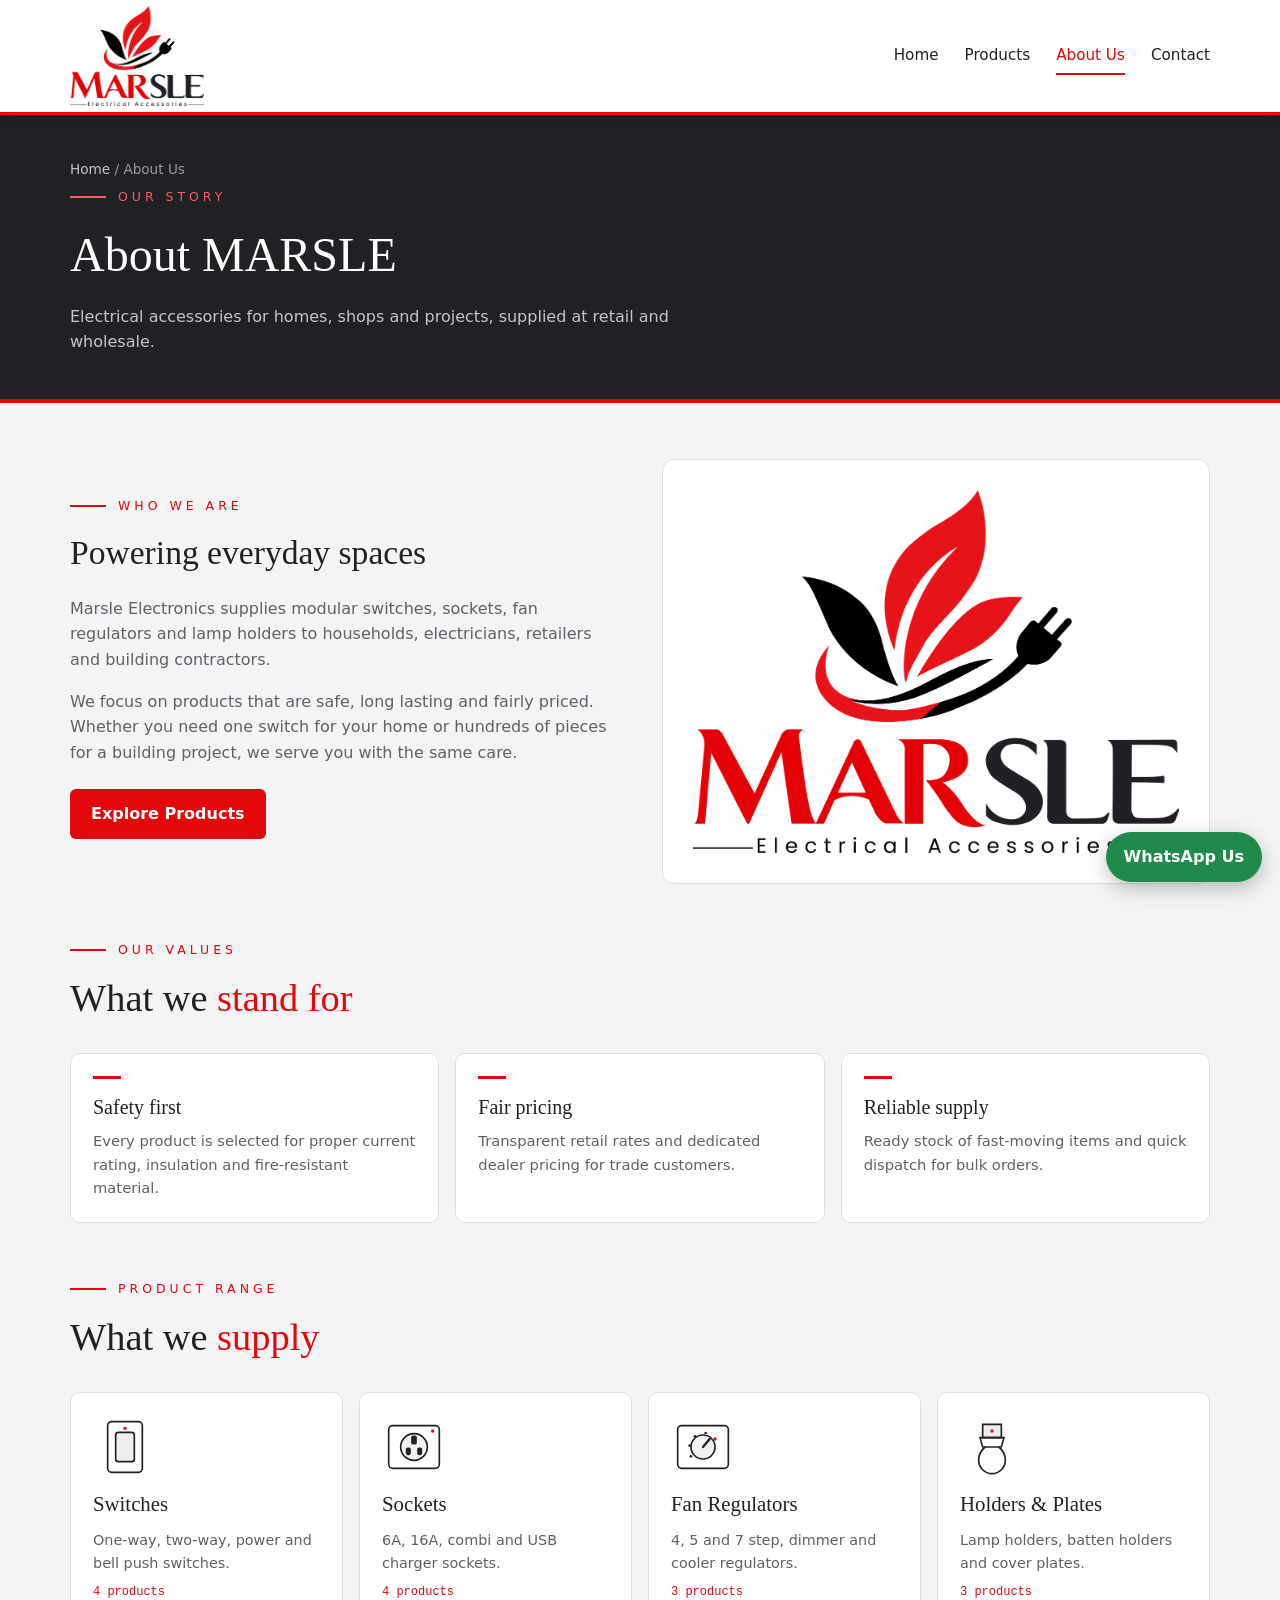
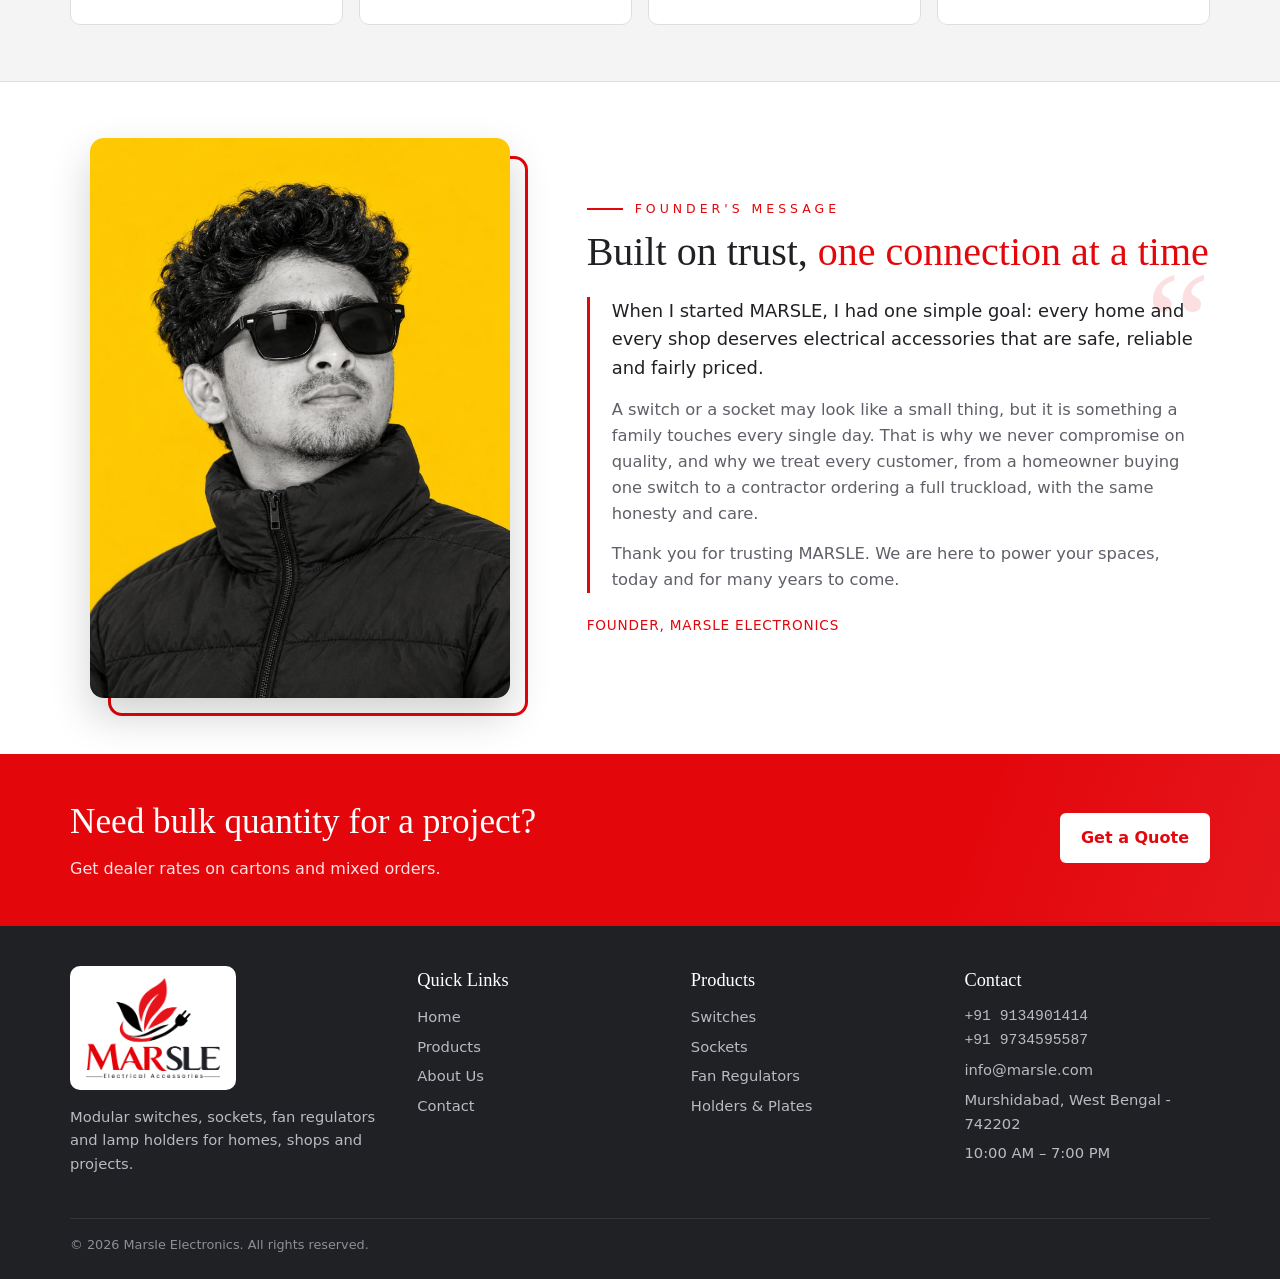
==== commit 791e4b84: "Add files via upload" ====
--- a/about.html
+++ b/about.html
@@ -52,7 +52,7 @@
 <section style="padding-top:0">
   <div class="wrap">
     <div class="head"><div><div class="eyebrow">Product Range</div><h2>What we <span>supply</span></h2></div></div>
-    <div class="cats"><a class="cat" href="products.html?cat=switch"><svg viewBox="0 0 96 96" fill="none" stroke="currentColor" stroke-width="2.5"><rect x="22" y="10" width="52" height="76" rx="6"/><rect x="34" y="26" width="28" height="44" rx="4" fill="currentColor" fill-opacity=".08"/><circle cx="48" cy="20" r="2.5" class="acc" stroke="none"/></svg><h3>Switches</h3><p>One-way, two-way, power and bell push switches.</p><span class="count" data-count-cat="switch"></span></a><a class="cat" href="products.html?cat=socket"><svg viewBox="0 0 96 96" fill="none" stroke="currentColor" stroke-width="2.5"><rect x="10" y="16" width="76" height="64" rx="6"/><circle cx="48" cy="48" r="20" fill="currentColor" fill-opacity=".06"/><rect x="45" y="32" width="6" height="11" rx="1.5" fill="currentColor"/><rect x="37" y="50" width="5" height="9" rx="1.5" fill="currentColor"/><rect x="54" y="50" width="5" height="9" rx="1.5" fill="currentColor"/><circle cx="76" cy="24" r="2.5" class="acc" stroke="none"/></svg><h3>Sockets</h3><p>6A, 16A, combi and USB charger sockets.</p><span class="count" data-count-cat="socket"></span></a><a class="cat" href="products.html?cat=regulator"><svg viewBox="0 0 96 96" fill="none" stroke="currentColor" stroke-width="2.5"><rect x="10" y="16" width="76" height="64" rx="6"/><circle cx="48" cy="48" r="18" fill="currentColor" fill-opacity=".06"/><line x1="48" y1="48" x2="58" y2="36" stroke-width="3.5" stroke-linecap="round"/><g fill="currentColor" stroke="none"><circle cx="30" cy="62" r="2"/><circle cx="28" cy="46" r="2"/><circle cx="36" cy="32" r="2"/><circle cx="52" cy="27" r="2"/></g><circle cx="66" cy="36" r="2.5" class="acc" stroke="none"/></svg><h3>Fan Regulators</h3><p>Step, rotary and socket-type regulators.</p><span class="count" data-count-cat="regulator"></span></a><a class="cat" href="products.html?cat=other"><svg viewBox="0 0 96 96" fill="none" stroke="currentColor" stroke-width="2.5"><path d="M34 14h28v20H34z" fill="currentColor" fill-opacity=".08"/><path d="M30 34h36l-4 14H34z"/><path d="M38 48c-8 6-10 14-10 20a20 20 0 0 0 40 0c0-6-2-14-10-20"/><circle cx="48" cy="24" r="2.5" class="acc" stroke="none"/></svg><h3>Holders & Plates</h3><p>Lamp holders, batten holders and cover plates.</p><span class="count" data-count-cat="other"></span></a></div>
+    <div class="cats"><a class="cat" href="products.html?cat=switch"><svg viewBox="0 0 96 96" fill="none" stroke="currentColor" stroke-width="2.5"><rect x="22" y="10" width="52" height="76" rx="6"/><rect x="34" y="26" width="28" height="44" rx="4" fill="currentColor" fill-opacity=".08"/><circle cx="48" cy="20" r="2.5" class="acc" stroke="none"/></svg><h3>Switches</h3><p>One-way, two-way, power and bell push switches.</p><span class="count" data-count-cat="switch"></span></a><a class="cat" href="products.html?cat=socket"><svg viewBox="0 0 96 96" fill="none" stroke="currentColor" stroke-width="2.5"><rect x="10" y="16" width="76" height="64" rx="6"/><circle cx="48" cy="48" r="20" fill="currentColor" fill-opacity=".06"/><rect x="45" y="32" width="6" height="11" rx="1.5" fill="currentColor"/><rect x="37" y="50" width="5" height="9" rx="1.5" fill="currentColor"/><rect x="54" y="50" width="5" height="9" rx="1.5" fill="currentColor"/><circle cx="76" cy="24" r="2.5" class="acc" stroke="none"/></svg><h3>Sockets</h3><p>6A, 16A, combi and USB charger sockets.</p><span class="count" data-count-cat="socket"></span></a><a class="cat" href="products.html?cat=regulator"><svg viewBox="0 0 96 96" fill="none" stroke="currentColor" stroke-width="2.5"><rect x="10" y="16" width="76" height="64" rx="6"/><circle cx="48" cy="48" r="18" fill="currentColor" fill-opacity=".06"/><line x1="48" y1="48" x2="58" y2="36" stroke-width="3.5" stroke-linecap="round"/><g fill="currentColor" stroke="none"><circle cx="30" cy="62" r="2"/><circle cx="28" cy="46" r="2"/><circle cx="36" cy="32" r="2"/><circle cx="52" cy="27" r="2"/></g><circle cx="66" cy="36" r="2.5" class="acc" stroke="none"/></svg><h3>Fan Regulators</h3><p>4, 5 and 7 step, dimmer and cooler regulators.</p><span class="count" data-count-cat="regulator"></span></a><a class="cat" href="products.html?cat=other"><svg viewBox="0 0 96 96" fill="none" stroke="currentColor" stroke-width="2.5"><path d="M34 14h28v20H34z" fill="currentColor" fill-opacity=".08"/><path d="M30 34h36l-4 14H34z"/><path d="M38 48c-8 6-10 14-10 20a20 20 0 0 0 40 0c0-6-2-14-10-20"/><circle cx="48" cy="24" r="2.5" class="acc" stroke="none"/></svg><h3>Holders & Plates</h3><p>Lamp holders, batten holders and cover plates.</p><span class="count" data-count-cat="other"></span></a></div>
   </div>
 </section>
 <section class="founder">
--- a/style.css
+++ b/style.css
@@ -364,3 +364,12 @@
   .founder-photo{max-width:280px}
   .founder-text blockquote::before{font-size:6rem;top:-30px}
 }
+
+/* ---------- product photos + regulator type filter ---------- */
+.pic{min-height:200px}
+.pic img{display:block;height:160px;width:auto;max-width:100%;object-fit:contain;filter:drop-shadow(0 6px 10px rgba(0,0,0,.14)) drop-shadow(0 0 1px rgba(0,0,0,.25));transition:transform .45s var(--ease)}
+.card:hover .pic img{transform:scale(1.06)}
+.subtools{display:flex;gap:8px;flex-wrap:wrap;margin:-8px 0 22px;padding:12px;border:1px dashed var(--line);border-radius:10px;background:var(--plate)}
+.schip{border:1px solid var(--line);background:var(--bg);color:var(--fg);border-radius:6px;padding:5px 12px;font-size:.85rem;transition:background-color .2s ease,border-color .2s ease,color .2s ease}
+.schip:hover{border-color:var(--red)}
+.schip[aria-pressed="true"]{background:var(--ink);border-color:var(--ink);color:#fff}
